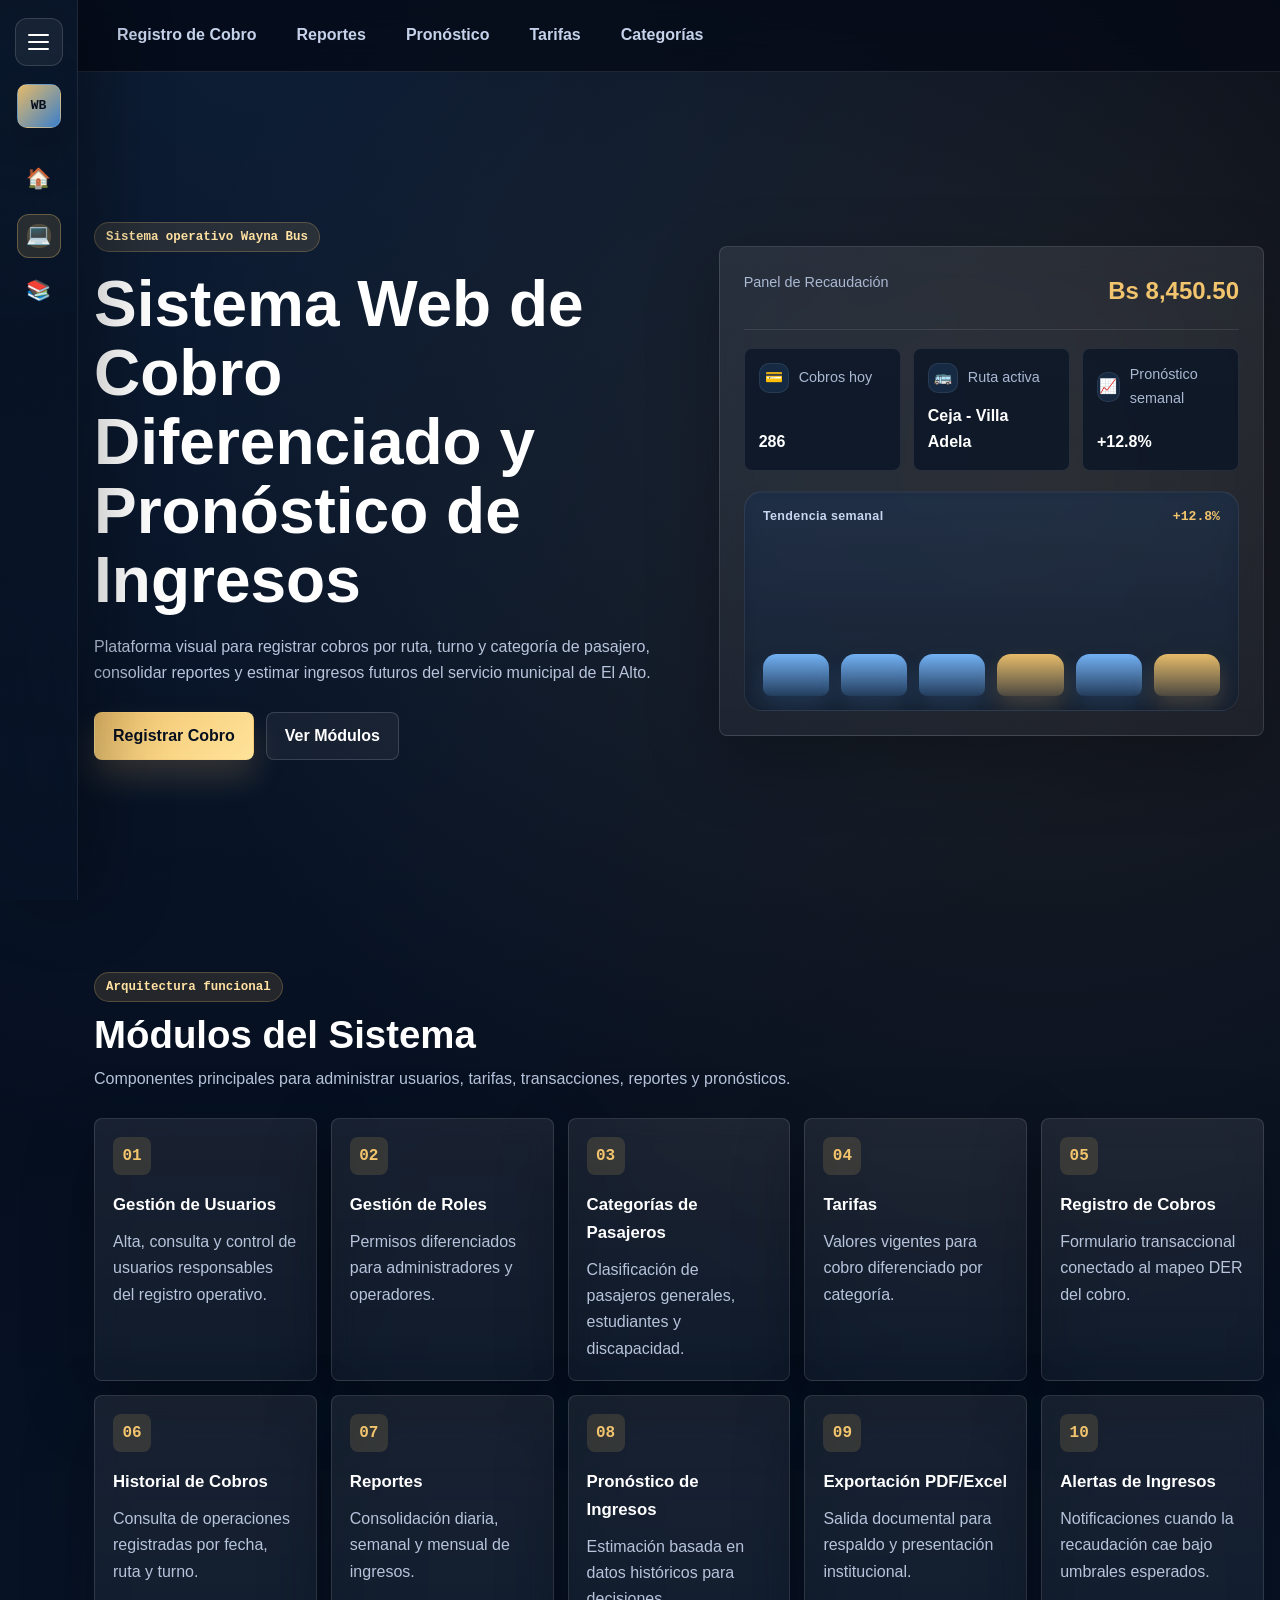
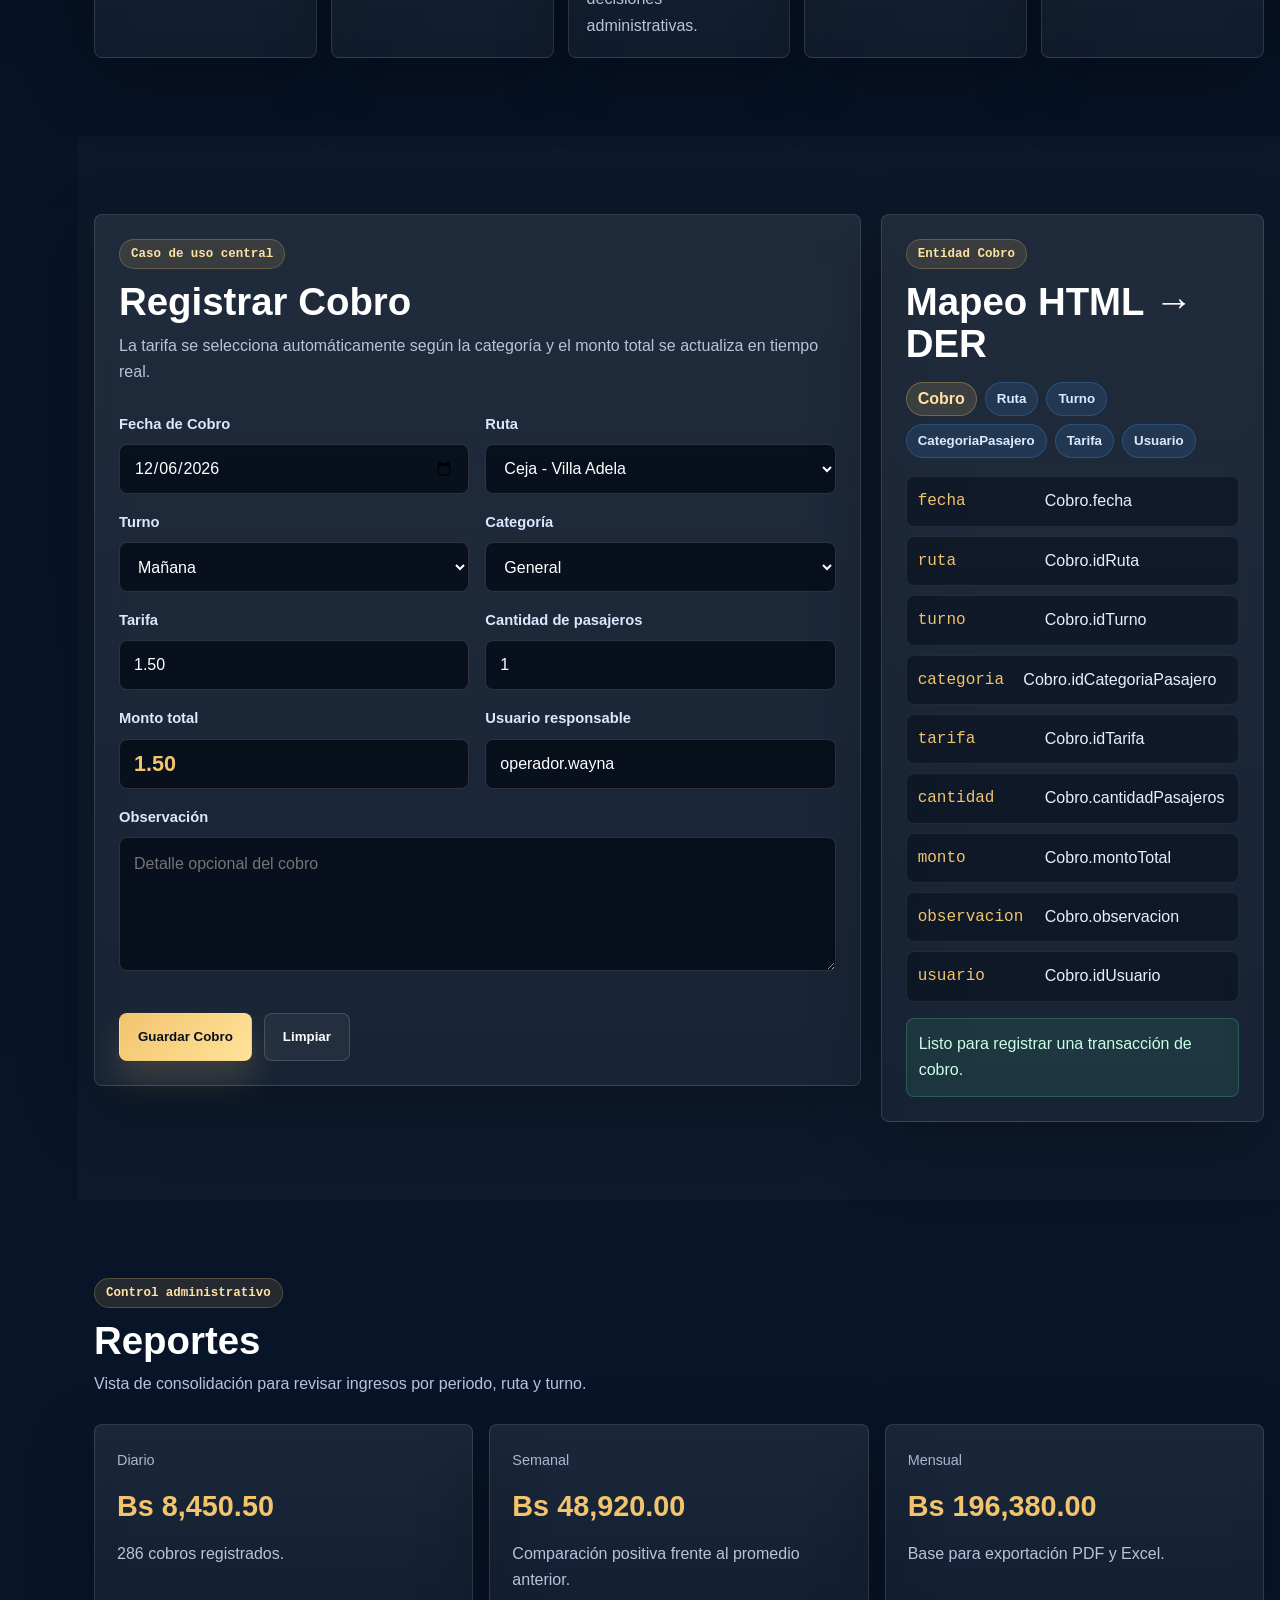
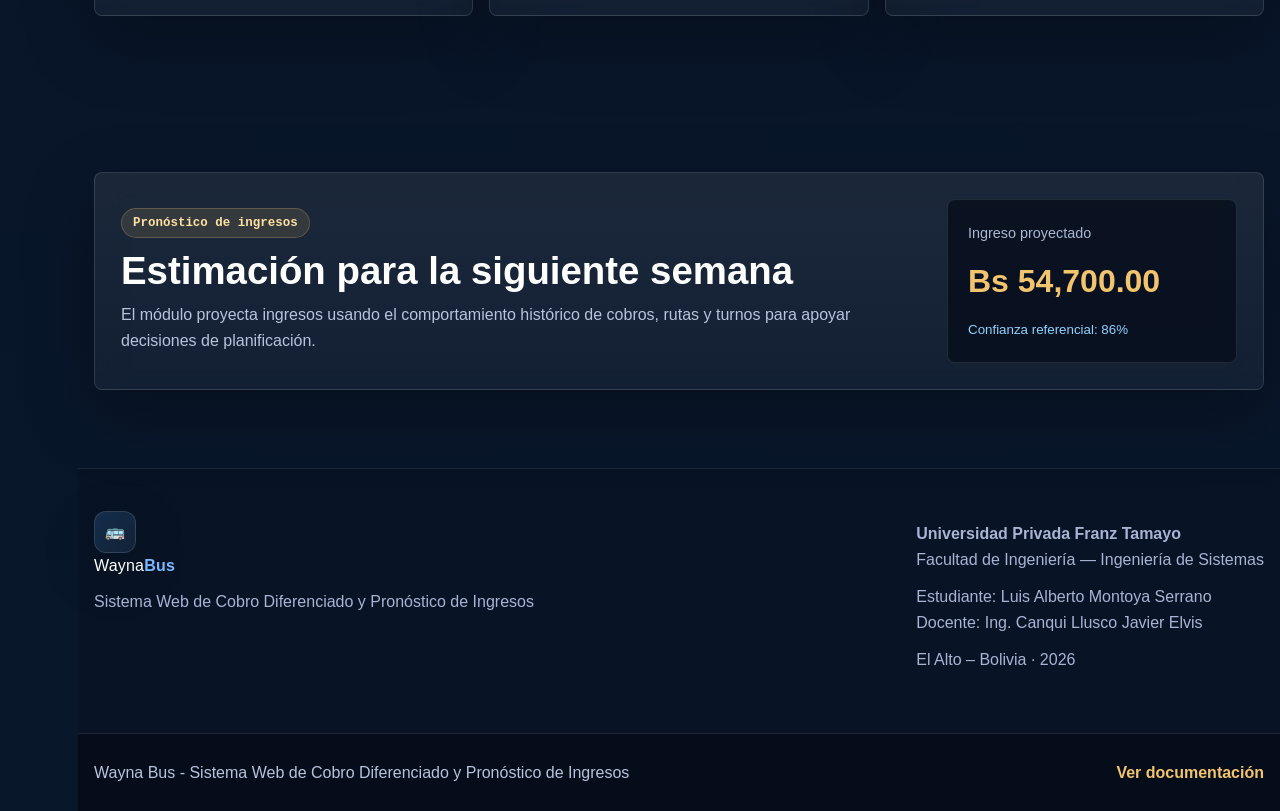
==== modulos/sistema.html @ d18d632b "Actualizacion de Wayna Bus" ====
<!DOCTYPE html>
<html lang="es">
<head>
  <meta charset="UTF-8" />
  <meta name="viewport" content="width=device-width, initial-scale=1.0" />
  <title>Sistema Wayna Bus | Cobro Diferenciado</title>
  <link rel="stylesheet" href="../assets/css/style.css" />
</head>
<body class="sys-page with-app-sidebar sidebar-collapsed">
  <header class="wb-navbar" id="navbar">
    <div class="wb-navbar__inner">
      <a class="wb-brand" href="../index.html">
        <span class="wb-brand__mark">WB</span>
        <span class="wb-brand__text">Wayna<strong>Bus</strong></span>
      </a>

      <nav class="wb-nav" id="mainNav">
        <ul class="wb-nav__list">
          <li><a href="../index.html">Inicio</a></li>
          <li><a href="sistema.html">Sistema</a></li>
          <li><a href="#modulos">M&oacute;dulos</a></li>
          <li><a href="#registro-cobro">Registro de Cobro</a></li>
          <li><a href="#reportes">Reportes</a></li>
          <li><a href="#pronostico">Pron&oacute;stico</a></li>
          <li><a href="documentacion.html">Documentaci&oacute;n</a></li>
        </ul>
      </nav>

      <button class="wb-menu-btn" id="hamburger" type="button" aria-label="Abrir menu">
        <span></span>
        <span></span>
        <span></span>
      </button>
    </div>
    <div class="wb-progress" id="progressBar"></div>
  </header>

  <main>
    <section class="sys-hero" id="inicio">
      <div class="sys-container sys-hero__grid">
        <div class="sys-hero__content wb-reveal">
          <span class="sys-kicker">Sistema operativo Wayna Bus</span>
          <h1>Sistema Web de Cobro Diferenciado y Pron&oacute;stico de Ingresos</h1>
          <p>Plataforma visual para registrar cobros por ruta, turno y categor&iacute;a de pasajero, consolidar reportes y estimar ingresos futuros del servicio municipal de El Alto.</p>
          <div class="sys-hero__actions">
            <a class="sys-btn sys-btn--primary" href="#registro-cobro">Registrar Cobro</a>
            <a class="sys-btn sys-btn--ghost" href="#modulos">Ver M&oacute;dulos</a>
          </div>
        </div>
        <div class="sys-console wb-reveal">
          <div class="sys-console__top">
            <span>Panel de Recaudaci&oacute;n</span>
            <strong>Bs 8,450.50</strong>
          </div>
<div class="sys-kpi-grid">
  <article>
    <div class="sys-kpi-head">
      <span class="sys-kpi-icon">💳</span>
      <span>Cobros hoy</span>
    </div>
    <strong>286</strong>
  </article>

  <article>
    <div class="sys-kpi-head">
      <span class="sys-kpi-icon">🚌</span>
      <span>Ruta activa</span>
    </div>
    <strong>Ceja - Villa Adela</strong>
  </article>

  <article>
    <div class="sys-kpi-head">
      <span class="sys-kpi-icon">📈</span>
      <span>Pronóstico semanal</span>
    </div>
    <strong>+12.8%</strong>
  </article>
</div>
          <div class="sys-mini-chart" aria-hidden="true">
            <span style="height:42%"></span>
            <span style="height:64%"></span>
            <span style="height:52%"></span>
            <span style="height:78%"></span>
            <span style="height:68%"></span>
            <span style="height:88%"></span>
          </div>
        </div>
      </div>
    </section>

    <section class="sys-section" id="modulos">
      <div class="sys-container">
        <div class="sys-section__head wb-reveal">
          <span class="sys-kicker">Arquitectura funcional</span>
          <h2>M&oacute;dulos del Sistema</h2>
          <p>Componentes principales para administrar usuarios, tarifas, transacciones, reportes y pron&oacute;sticos.</p>
        </div>

        <div class="sys-module-grid">
          <article class="sys-module-card wb-reveal"><span>01</span><h3>Gesti&oacute;n de Usuarios</h3><p>Alta, consulta y control de usuarios responsables del registro operativo.</p></article>
          <article class="sys-module-card wb-reveal"><span>02</span><h3>Gesti&oacute;n de Roles</h3><p>Permisos diferenciados para administradores y operadores.</p></article>
          <article class="sys-module-card wb-reveal"><span>03</span><h3>Categor&iacute;as de Pasajeros</h3><p>Clasificaci&oacute;n de pasajeros generales, estudiantes y discapacidad.</p></article>
          <article class="sys-module-card wb-reveal"><span>04</span><h3>Tarifas</h3><p>Valores vigentes para cobro diferenciado por categor&iacute;a.</p></article>
          <article class="sys-module-card wb-reveal"><span>05</span><h3>Registro de Cobros</h3><p>Formulario transaccional conectado al mapeo DER del cobro.</p></article>
          <article class="sys-module-card wb-reveal"><span>06</span><h3>Historial de Cobros</h3><p>Consulta de operaciones registradas por fecha, ruta y turno.</p></article>
          <article class="sys-module-card wb-reveal"><span>07</span><h3>Reportes</h3><p>Consolidaci&oacute;n diaria, semanal y mensual de ingresos.</p></article>
          <article class="sys-module-card wb-reveal"><span>08</span><h3>Pron&oacute;stico de Ingresos</h3><p>Estimaci&oacute;n basada en datos hist&oacute;ricos para decisiones administrativas.</p></article>
          <article class="sys-module-card wb-reveal"><span>09</span><h3>Exportaci&oacute;n PDF/Excel</h3><p>Salida documental para respaldo y presentaci&oacute;n institucional.</p></article>
          <article class="sys-module-card wb-reveal"><span>10</span><h3>Alertas de Ingresos</h3><p>Notificaciones cuando la recaudaci&oacute;n cae bajo umbrales esperados.</p></article>
        </div>
      </div>
    </section>

    <section class="sys-section sys-section--split" id="registro-cobro">
      <div class="sys-container sys-workspace">
        <div class="sys-form-panel wb-reveal">
          <div class="sys-section__head">
            <span class="sys-kicker">Caso de uso central</span>
            <h2>Registrar Cobro</h2>
            <p>La tarifa se selecciona autom&aacute;ticamente seg&uacute;n la categor&iacute;a y el monto total se actualiza en tiempo real.</p>
          </div>

          <form class="sys-payment-form" id="sysCobroForm">
            <div class="sys-field">
              <label for="fechaCobro">Fecha de Cobro</label>
              <input type="date" id="fechaCobro" name="fecha" required />
            </div>

            <div class="sys-field">
              <label for="rutaCobro">Ruta</label>
              <select id="rutaCobro" name="ruta" required>
                <option value="Ceja - Villa Adela">Ceja - Villa Adela</option>
                <option value="Faro Murillo - Rio Seco">Faro Murillo - R&iacute;o Seco</option>
                <option value="16 de Julio - Senkata">16 de Julio - Senkata</option>
              </select>
            </div>

            <div class="sys-field">
              <label for="turnoCobro">Turno</label>
              <select id="turnoCobro" name="turno" required>
                <option value="Manana">Ma&ntilde;ana</option>
                <option value="Tarde">Tarde</option>
                <option value="Noche">Noche</option>
              </select>
            </div>

            <div class="sys-field">
              <label for="categoriaCobro">Categor&iacute;a</label>
              <select id="categoriaCobro" name="categoria" required>
                <option value="General" data-tarifa="1.50">General</option>
                <option value="Estudiante" data-tarifa="1.00">Estudiante</option>
                <option value="Discapacidad" data-tarifa="0.00">Discapacidad</option>
              </select>
            </div>

            <div class="sys-field">
              <label for="tarifaCobro">Tarifa</label>
              <input type="number" id="tarifaCobro" name="tarifa" value="1.50" min="0" step="0.01" readonly />
            </div>

            <div class="sys-field">
              <label for="cantidadCobro">Cantidad de pasajeros</label>
              <input type="number" id="cantidadCobro" name="cantidad" value="1" min="0" step="1" required />
            </div>

            <div class="sys-field sys-field--total">
              <label for="montoCobro">Monto total</label>
              <input type="number" id="montoCobro" name="monto" value="1.50" min="0" step="0.01" readonly />
            </div>

            <div class="sys-field">
              <label for="usuarioCobro">Usuario responsable</label>
              <input type="text" id="usuarioCobro" name="usuario" value="operador.wayna" required />
            </div>

            <div class="sys-field sys-field--full">
              <label for="observacionCobro">Observaci&oacute;n</label>
              <textarea id="observacionCobro" name="observacion" rows="4" placeholder="Detalle opcional del cobro"></textarea>
            </div>

            <div class="sys-form-actions">
              <button class="sys-btn sys-btn--primary" type="submit">Guardar Cobro</button>
              <button class="sys-btn sys-btn--ghost" type="reset">Limpiar</button>
            </div>
          </form>
        </div>

        <aside class="sys-der-card wb-reveal">
          <span class="sys-kicker">Entidad Cobro</span>
          <h2>Mapeo HTML &rarr; DER</h2>
          <div class="sys-der-relations">
            <span>Cobro</span>
            <small>Ruta</small>
            <small>Turno</small>
            <small>CategoriaPasajero</small>
            <small>Tarifa</small>
            <small>Usuario</small>
          </div>
          <dl class="sys-map-list">
            <div><dt>fecha</dt><dd>Cobro.fecha</dd></div>
            <div><dt>ruta</dt><dd>Cobro.idRuta</dd></div>
            <div><dt>turno</dt><dd>Cobro.idTurno</dd></div>
            <div><dt>categoria</dt><dd>Cobro.idCategoriaPasajero</dd></div>
            <div><dt>tarifa</dt><dd>Cobro.idTarifa</dd></div>
            <div><dt>cantidad</dt><dd>Cobro.cantidadPasajeros</dd></div>
            <div><dt>monto</dt><dd>Cobro.montoTotal</dd></div>
            <div><dt>observacion</dt><dd>Cobro.observacion</dd></div>
            <div><dt>usuario</dt><dd>Cobro.idUsuario</dd></div>
          </dl>
          <p class="sys-form-note" id="sysCobroMensaje">Listo para registrar una transacci&oacute;n de cobro.</p>
        </aside>
      </div>
    </section>

    <section class="sys-section" id="reportes">
      <div class="sys-container">
        <div class="sys-section__head wb-reveal">
          <span class="sys-kicker">Control administrativo</span>
          <h2>Reportes</h2>
          <p>Vista de consolidaci&oacute;n para revisar ingresos por periodo, ruta y turno.</p>
        </div>
        <div class="sys-report-grid">
          <article class="sys-report-card wb-reveal"><span>Diario</span><strong>Bs 8,450.50</strong><p>286 cobros registrados.</p></article>
          <article class="sys-report-card wb-reveal"><span>Semanal</span><strong>Bs 48,920.00</strong><p>Comparaci&oacute;n positiva frente al promedio anterior.</p></article>
          <article class="sys-report-card wb-reveal"><span>Mensual</span><strong>Bs 196,380.00</strong><p>Base para exportaci&oacute;n PDF y Excel.</p></article>
        </div>
      </div>
    </section>

    <section class="sys-section" id="pronostico">
      <div class="sys-container sys-forecast wb-reveal">
        <div>
          <span class="sys-kicker">Pron&oacute;stico de ingresos</span>
          <h2>Estimaci&oacute;n para la siguiente semana</h2>
          <p>El m&oacute;dulo proyecta ingresos usando el comportamiento hist&oacute;rico de cobros, rutas y turnos para apoyar decisiones de planificaci&oacute;n.</p>
        </div>
        <div class="sys-forecast__value">
          <span>Ingreso proyectado</span>
          <strong>Bs 54,700.00</strong>
          <small>Confianza referencial: 86%</small>
        </div>
      </div>
    </section>
  </main>
  <footer class="footer">
  <div class="container footer__inner">
    <div class="footer__brand">
      <span class="logo-icon">🚌</span>
      <span class="logo-text">Wayna<strong>Bus</strong></span>
      <p>Sistema Web de Cobro Diferenciado y Pronóstico de Ingresos</p>
    </div>
    <div class="footer__info">
      <p><strong>Universidad Privada Franz Tamayo</strong><br>
      Facultad de Ingeniería — Ingeniería de Sistemas</p>
      <p>Estudiante: Luis Alberto Montoya Serrano<br>
      Docente: Ing. Canqui Llusco Javier Elvis</p>
      <p>El Alto – Bolivia · 2026</p>
    </div>
  </div>
</footer>

  <footer class="wb-footer">
    <div class="sys-container wb-footer__inner">
      <p>Wayna Bus - Sistema Web de Cobro Diferenciado y Pron&oacute;stico de Ingresos</p>
      <a href="documentacion.html">Ver documentaci&oacute;n</a>
    </div>
  </footer>

  <script src="../assets/js/main.js"></script>
</body>
</html>
---- assets/css/style.css ----
:root{
  --bg:#06101f;
  --bg-soft:#0b1830;
  --panel:#0f1f3d;
  --panel-2:#13284e;
  --line:rgba(255,255,255,.10);
  --line-strong:rgba(255,255,255,.18);
  --text:#e9eefb;
  --muted:#a8b4d3;
  --primary:#4da3ff;
  --primary-2:#78b9ff;
  --accent:#8fd3ff;
  --gold:#f2c46d;
  --danger:#ff7b7b;
  --success:#53d49d;
  --shadow:0 18px 50px rgba(0,0,0,.28);
  --radius:20px;
  --radius-sm:14px;
  --container:1180px;
  --nav-h:84px;
  --mono:"JetBrains Mono", monospace;
  --body:"DM Sans", sans-serif;
  --title:"Montserrat", sans-serif;
}

*{
  margin:0;
  padding:0;
  box-sizing:border-box;
}

html{
  scroll-behavior:smooth;
}

body{
  font-family:var(--body);
  background:
    radial-gradient(circle at 10% 20%, rgba(77,163,255,.08), transparent 25%),
    radial-gradient(circle at 90% 15%, rgba(143,211,255,.07), transparent 20%),
    linear-gradient(180deg,#050b16 0%, #071225 50%, #091a34 100%);
  color:var(--text);
  line-height:1.65;
  overflow-x:hidden;
}

img,svg{
  max-width:100%;
  display:block;
}

a{
  color:inherit;
  text-decoration:none;
}

ul{
  list-style:none;
}

.container{
  width:min(var(--container), calc(100% - 32px));
  margin-inline:auto;
}

.navbar{
  position:sticky;
  top:0;
  z-index:999;
  backdrop-filter:blur(16px);
  background:rgba(4,10,20,.78);
  border-bottom:1px solid rgba(255,255,255,.08);
}

.navbar.scrolled{
  box-shadow:0 12px 30px rgba(0,0,0,.18);
}

.navbar__inner{
  min-height:var(--nav-h);
  display:flex;
  align-items:center;
  justify-content:space-between;
  gap:20px;
}

.navbar__logo{
  display:flex;
  align-items:center;
  gap:10px;
  font-weight:700;
  font-size:1.05rem;
  white-space:nowrap;
}

.logo-icon{
  width:42px;
  height:42px;
  display:grid;
  place-items:center;
  border-radius:12px;
  background:linear-gradient(135deg, rgba(77,163,255,.18), rgba(143,211,255,.08));
  border:1px solid rgba(255,255,255,.12);
  box-shadow:var(--shadow);
}

.logo-text{
  color:#fff;
  font-family:var(--title);
  letter-spacing:.2px;
}

.logo-text strong{
  color:var(--primary-2);
}

.navbar__nav{
  display:flex;
  align-items:center;
}

.nav-list{
  display:flex;
  align-items:center;
  gap:8px;
}

.nav-item{
  position:relative;
}

.nav-link{
  display:flex;
  align-items:center;
  gap:6px;
  padding:12px 14px;
  border-radius:12px;
  color:var(--muted);
  font-weight:500;
  transition:.25s ease;
}

.nav-link:hover{
  color:#fff;
  background:rgba(255,255,255,.05);
}

/* IMPORTANTE: quitamos el hueco entre botón y dropdown */
.sub-menu{
  position:absolute;
  top:100%;
  left:0;
  min-width:240px;
  margin-top:0;
  padding:12px;
  background:rgba(9,20,40,.98);
  border:1px solid var(--line);
  border-radius:16px;
  box-shadow:var(--shadow);
  display:block;

  opacity:0;
  visibility:hidden;
  transform:translateY(8px);
  pointer-events:none;
  transition:opacity .22s ease, transform .22s ease, visibility .22s ease;
  z-index:1000;
}

/* zona invisible para unir el link con el submenu */
.nav-item.has-sub::after{
  content:"";
  position:absolute;
  left:0;
  top:100%;
  width:100%;
  height:14px;
}

/* se mantiene abierto si estás sobre el li o sobre algo dentro */
.nav-item.has-sub:hover > .sub-menu,
.nav-item.has-sub:focus-within > .sub-menu{
  opacity:1;
  visibility:visible;
  transform:translateY(0);
  pointer-events:auto;
}

.sub-menu li a{
  display:block;
  padding:10px 12px;
  border-radius:10px;
  color:var(--muted);
  transition:.25s ease;
  white-space:nowrap;
}

.sub-menu li a:hover{
  background:rgba(255,255,255,.05);
  color:#fff;
}

.has-sub:hover .sub-menu{
  display:block;
}

.hamburger{
  display:none;
  width:48px;
  height:48px;
  border:1px solid var(--line);
  border-radius:14px;
  background:rgba(255,255,255,.04);
  align-items:center;
  justify-content:center;
  flex-direction:column;
  gap:5px;
  cursor:pointer;
}

.hamburger span{
  width:20px;
  height:2px;
  background:#fff;
  border-radius:999px;
}

.progress-bar{
  height:3px;
  width:0%;
  background:linear-gradient(90deg, var(--primary), var(--accent));
}

.hero{
  position:relative;
  min-height:100vh;
  display:flex;
  align-items:center;
  padding:calc(var(--nav-h) + 40px) 0 80px;
  isolation:isolate;
}

.hero__bg{
  position:absolute;
  inset:0;
  overflow:hidden;
  z-index:-1;
}

.hero__grid{
  position:absolute;
  inset:0;
  background-image:
    linear-gradient(rgba(255,255,255,.03) 1px, transparent 1px),
    linear-gradient(90deg, rgba(255,255,255,.03) 1px, transparent 1px);
  background-size:42px 42px;
  mask-image:linear-gradient(to bottom, rgba(0,0,0,.8), transparent 95%);
}

.hero__orb{
  position:absolute;
  border-radius:999px;
  filter:blur(70px);
  opacity:.35;
}

.hero__orb--1{
  width:260px;
  height:260px;
  background:#145dba;
  top:8%;
  left:4%;
}

.hero__orb--2{
  width:300px;
  height:300px;
  background:#0b9ad6;
  right:6%;
  top:18%;
}

.hero__orb--3{
  width:220px;
  height:220px;
  background:#223e90;
  bottom:10%;
  left:45%;
}

.hero__content{
  width:100%;
  max-width:860px;
}

.hero__badge{
  display:inline-flex;
  align-items:center;
  gap:10px;
  padding:10px 16px;
  border-radius:999px;
  border:1px solid rgba(255,255,255,.1);
  background:rgba(255,255,255,.05);
  color:var(--muted);
  margin-bottom:22px;
}

.badge-dot{
  width:10px;
  height:10px;
  border-radius:50%;
  background:var(--success);
  box-shadow:0 0 0 6px rgba(83,212,157,.12);
}

.hero__title{
  font-family:var(--title);
  font-size:clamp(2.4rem, 5vw, 4.8rem);
  line-height:1.08;
  letter-spacing:-.03em;
  margin-bottom:18px;
  color:#fff;
}

.hero__title em{
  font-style:italic;
  color:#dce8ff;
}

.hero__sub{
  font-size:clamp(1rem, 2vw, 1.25rem);
  color:var(--muted);
  margin-bottom:28px;
}

.hero__meta{
  display:grid;
  grid-template-columns:repeat(3, 1fr);
  gap:16px;
  margin-bottom:28px;
}

.meta-card{
  background:rgba(255,255,255,.05);
  border:1px solid var(--line);
  border-radius:18px;
  padding:18px;
  box-shadow:var(--shadow);
}

.meta-label{
  display:block;
  font-size:.78rem;
  text-transform:uppercase;
  letter-spacing:.08em;
  color:var(--accent);
  margin-bottom:8px;
}

.meta-value{
  color:#fff;
  font-weight:600;
}

.hero__ctas{
  display:flex;
  flex-wrap:wrap;
  gap:14px;
  margin-bottom:34px;
}

.btn{
  display:inline-flex;
  align-items:center;
  justify-content:center;
  min-height:48px;
  padding:0 22px;
  border-radius:14px;
  font-weight:700;
  transition:.28s ease;
  border:1px solid transparent;
}

.btn--primary{
  background:linear-gradient(135deg, var(--primary), var(--primary-2));
  color:#08111d;
}

.btn--primary:hover{
  transform:translateY(-2px);
  box-shadow:0 14px 30px rgba(77,163,255,.25);
}

.btn--ghost{
  border-color:var(--line-strong);
  background:rgba(255,255,255,.04);
  color:#fff;
}

.btn--ghost:hover{
  background:rgba(255,255,255,.08);
}

.hero__stats{
  display:grid;
  grid-template-columns:repeat(4, 1fr);
  gap:16px;
}

.stat{
  padding:18px;
  border-radius:18px;
  background:rgba(255,255,255,.04);
  border:1px solid var(--line);
  text-align:left;
}

.stat-num{
  display:block;
  font-family:var(--mono);
  color:var(--gold);
  font-size:1.65rem;
  font-weight:700;
  margin-bottom:6px;
}

.stat-label{
  color:var(--muted);
  font-size:.95rem;
}

.scroll-indicator{
  position:absolute;
  right:32px;
  bottom:36px;
  display:flex;
  flex-direction:column;
  align-items:center;
  gap:6px;
  color:var(--muted);
  font-size:.92rem;
  opacity:.85;
}

.scroll-arrow{
  animation:floatY 1.4s ease-in-out infinite;
}

@keyframes floatY{
  0%,100%{transform:translateY(0)}
  50%{transform:translateY(6px)}
}

.chapter-tabs{
  position:sticky;
  top:var(--nav-h);
  z-index:900;
  background:rgba(7,17,33,.92);
  backdrop-filter:blur(12px);
  border-top:1px solid rgba(255,255,255,.04);
  border-bottom:1px solid rgba(255,255,255,.08);
}

.chapter-tabs .container{
  display:flex;
  gap:10px;
  overflow:auto;
  padding:14px 0;
}

.tab-btn{
  display:flex;
  align-items:center;
  gap:12px;
  min-width:max-content;
  padding:12px 16px;
  border-radius:14px;
  border:1px solid transparent;
  background:rgba(255,255,255,.03);
  color:var(--muted);
  transition:.25s ease;
}

.tab-btn.active,
.tab-btn:hover{
  color:#fff;
  border-color:rgba(77,163,255,.28);
  background:rgba(77,163,255,.12);
}

.tab-num{
  font-family:var(--mono);
  color:var(--accent);
  font-size:.9rem;
}

.chapter{
  padding:0 0 20px;
}

.chapter-header{
  padding:84px 0 34px;
  background:
    linear-gradient(180deg, rgba(77,163,255,.08), rgba(77,163,255,0)),
    transparent;
}

.chapter-tag{
  display:inline-flex;
  margin-bottom:14px;
  padding:8px 14px;
  border-radius:999px;
  background:rgba(255,255,255,.05);
  border:1px solid var(--line);
  color:var(--accent);
  font-size:.9rem;
  font-weight:700;
}

.chapter-title{
  font-family:var(--title);
  font-size:clamp(2rem, 4vw, 3rem);
  color:#fff;
  margin-bottom:10px;
}

.chapter-desc{
  max-width:820px;
  color:var(--muted);
  font-size:1.06rem;
}

.section{
  padding:42px 0;
}

.section--alt{
  background:rgba(255,255,255,.025);
}

.section-header{
  margin-bottom:24px;
}

.section-tag{
  display:inline-block;
  font-family:var(--mono);
  color:var(--gold);
  margin-bottom:10px;
}

.section-title{
  font-family:var(--title);
  font-size:clamp(1.6rem, 3vw, 2.3rem);
  color:#fff;
}

.section-intro{
  margin-bottom:24px;
  color:var(--muted);
}

.two-col,
.objectives-layout,
.scope-layout,
.system-type-cards,
.problem-grid,
.scrum-roles,
.theory-grid,
.rules-grid,
.profiles-layout{
  display:grid;
  gap:20px;
}

.two-col,
.objectives-layout,
.scope-layout{
  grid-template-columns:1.2fr .95fr;
}

.system-type-cards,
.problem-grid,
.scrum-roles,
.theory-grid,
.rules-grid,
.profiles-layout{
  grid-template-columns:repeat(3, 1fr);
}

.col-text p,
.obj-general p,
.scrum-intro,
.problem-question blockquote,
.uc-detail-grid div,
.pc-perms li,
.gloss-def,
.rule-card p,
.theory-card p,
.sys-card p{
  color:var(--muted);
}

.col-text p + p{
  margin-top:14px;
}

.info-card,
.problem-item,
.sys-card,
.theory-card,
.rule-card,
.profile-card,
.req-tabs,
.fare-info,
.scope-includes,
.scope-excludes,
.obj-general,
.obj-item,
.scrum-role,
.scrum-section,
.der-panel,
.uc-panel,
.arch-layer,
.wf-panel,
.bib-item{
  background:linear-gradient(180deg, rgba(255,255,255,.05), rgba(255,255,255,.035));
  border:1px solid var(--line);
  border-radius:20px;
  box-shadow:var(--shadow);
}

.info-card,
.problem-item,
.sys-card,
.theory-card,
.rule-card,
.profile-card,
.scrum-role{
  padding:22px;
}

.info-card{
  display:flex;
  gap:16px;
  align-items:flex-start;
  margin-bottom:16px;
}

.info-card--highlight{
  border-color:rgba(77,163,255,.32);
}

.ic-icon,
.sys-card__icon,
.tc-icon,
.sr-avatar,
.pc-avatar{
  width:52px;
  height:52px;
  border-radius:16px;
  display:grid;
  place-items:center;
  background:rgba(77,163,255,.12);
  border:1px solid rgba(255,255,255,.1);
  flex-shrink:0;
}

.problem-question{
  margin-bottom:22px;
  padding:24px;
  border-radius:20px;
  background:rgba(77,163,255,.08);
  border:1px solid rgba(77,163,255,.18);
}

.pq-label{
  display:block;
  font-size:.85rem;
  text-transform:uppercase;
  letter-spacing:.08em;
  color:var(--accent);
  margin-bottom:10px;
}

.problem-question blockquote{
  font-size:1.08rem;
  color:#eff5ff;
}

.problem-item::before{
  content:attr(data-icon);
  display:block;
  font-size:1.4rem;
  margin-bottom:10px;
}

.problem-item h4,
.sys-card h4,
.theory-card h4,
.rule-card h5,
.profile-card h4,
.scrum-role h5,
.scope-title,
.scrum-section__title,
.fare-info__title{
  color:#fff;
  margin-bottom:8px;
}

.obj-general,
.scope-includes,
.scope-excludes{
  padding:24px;
}

.obj-general__label,
.obj-specifics__label{
  color:var(--accent);
  font-weight:700;
  margin-bottom:10px;
}

.obj-list{
  display:grid;
  gap:16px;
}

.obj-item{
  display:flex;
  gap:16px;
  padding:18px;
}

.obj-num{
  min-width:58px;
  height:58px;
  border-radius:16px;
  display:grid;
  place-items:center;
  font-family:var(--mono);
  color:#fff;
  background:linear-gradient(135deg, var(--primary), #214f9f);
  font-weight:700;
}

.scope-list{
  display:grid;
  gap:10px;
  color:var(--muted);
  padding-left:0;
}

.scope-list li{
  position:relative;
  padding-left:18px;
}

.scope-list li::before{
  content:"•";
  position:absolute;
  left:0;
  color:var(--accent);
}

.fare-info{
  margin-top:24px;
  padding:24px;
}

.fare-table{
  display:grid;
  gap:10px;
}

.fare-row{
  display:grid;
  grid-template-columns:1.4fr .8fr 1fr;
  gap:14px;
  padding:14px 16px;
  border-radius:14px;
  background:rgba(255,255,255,.035);
  color:var(--muted);
}

.fare-row--header{
  font-weight:700;
  color:#fff;
  background:rgba(77,163,255,.1);
}

.fare-amount{
  color:#fff;
  font-weight:700;
}

.fare-amount--reduced{
  color:var(--gold);
}

.fare-amount--free{
  color:var(--success);
}

.scrum-section{
  margin-top:22px;
  padding:24px;
}

.sprint-cycle{
  display:grid;
  gap:16px;
}

.sprint-phase{
  display:grid;
  grid-template-columns:30px 1fr;
  gap:16px;
  align-items:start;
}

.sp-dot{
  width:16px;
  height:16px;
  margin-top:6px;
  border-radius:50%;
  background:var(--primary);
  box-shadow:0 0 0 8px rgba(77,163,255,.12);
}

.sp-content h5{
  color:#fff;
  margin-bottom:6px;
}

.tc-tags,
.al-badges,
.al-modules,
.pc-perms,
.rtm-btns,
.der-entities,
.uc-carousel__btns,
.wf-tab-btns{
  display:flex;
  flex-wrap:wrap;
  gap:10px;
}

.tc-tags span,
.tech-badge,
.sys-badge,
.mc-badge,
.rule-code,
.req-code,
.mct-code,
.rtm-oe{
  display:inline-flex;
  align-items:center;
  justify-content:center;
  padding:7px 12px;
  border-radius:999px;
  font-size:.82rem;
  font-weight:700;
}

.tc-tags span,
.tech-badge{
  background:rgba(255,255,255,.06);
  border:1px solid var(--line);
  color:var(--accent);
}

.sys-badge{
  background:rgba(77,163,255,.12);
  color:#d9ebff;
  margin-top:12px;
}

.glossary-search{
  margin-bottom:18px;
}

.search-input{
  width:100%;
  min-height:54px;
  background:rgba(255,255,255,.05);
  border:1px solid var(--line);
  border-radius:16px;
  padding:0 18px;
  color:#fff;
  outline:none;
}

.search-input::placeholder{
  color:var(--muted);
}

.glossary-grid{
  display:grid;
  grid-template-columns:repeat(2, 1fr);
  gap:18px;
}

.gloss-item{
  padding:20px;
  border-radius:18px;
  background:rgba(255,255,255,.045);
  border:1px solid var(--line);
}

.gloss-term{
  display:block;
  color:#fff;
  font-weight:700;
  margin-bottom:8px;
}

.req-tabs,
.der-explorer,
.uc-carousel,
.wireframe-tabs{
  padding:22px;
}

.req-tab-btns{
  display:flex;
  flex-wrap:wrap;
  gap:10px;
  margin-bottom:18px;
}

.req-tab-btn,
.rtm-btn,
.der-btn,
.uc-btn,
.wf-btn{
  border:none;
  cursor:pointer;
  background:rgba(255,255,255,.05);
  border:1px solid var(--line);
  color:var(--muted);
  padding:12px 16px;
  border-radius:14px;
  font-weight:700;
  transition:.25s ease;
}

.req-tab-btn.active,
.rtm-btn.active,
.der-btn.active,
.uc-btn.active,
.wf-btn.active,
.req-tab-btn:hover,
.rtm-btn:hover,
.der-btn:hover,
.uc-btn:hover,
.wf-btn:hover{
  background:rgba(77,163,255,.14);
  border-color:rgba(77,163,255,.35);
  color:#fff;
}

.req-tab-content,
.uc-panel,
.wf-panel{
  display:none;
}

.req-tab-content.active,
.uc-panel.active,
.wf-panel.active{
  display:block;
}

.req-list{
  display:grid;
  gap:14px;
}

.req-item{
  display:grid;
  grid-template-columns:100px 1fr;
  gap:16px;
  padding:18px;
  border-radius:18px;
  background:rgba(255,255,255,.04);
  border:1px solid var(--line);
}

.req-code{
  background:rgba(77,163,255,.15);
  color:#dcecff;
  align-self:start;
}

.req-code--rnf{
  background:rgba(242,196,109,.12);
  color:#ffe8a9;
}

.req-body strong{
  color:#fff;
  display:block;
  margin-bottom:6px;
}

.moscow-legend{
  display:flex;
  flex-wrap:wrap;
  gap:10px 16px;
  align-items:center;
  color:var(--muted);
  margin-bottom:20px;
}

.mc-must{ background:#3b82f622; color:#cfe3ff; }
.mc-should{ background:#f2c46d22; color:#ffe4a1; }
.mc-could{ background:#53d49d22; color:#cbffe8; }
.mc-wont{ background:#ff7b7b22; color:#ffd2d2; }

.moscow-table,
.rtm-table{
  display:grid;
  gap:10px;
}

.mct-header,
.mct-row,
.rtm-header,
.rtm-row{
  display:grid;
  gap:14px;
  padding:16px;
  border-radius:16px;
  border:1px solid var(--line);
  background:rgba(255,255,255,.04);
}

.mct-header,
.rtm-header{
  font-weight:700;
  color:#fff;
  background:rgba(77,163,255,.09);
}

.mct-header,
.mct-row{
  grid-template-columns:.7fr 1.5fr .8fr 1.5fr;
}

.rtm-header,
.rtm-row{
  grid-template-columns:.6fr 1.2fr 1.2fr 1.4fr;
}

.der-explorer{
  display:grid;
  grid-template-columns:260px 1fr;
  gap:20px;
}

.der-entities{
  align-content:start;
}

.der-btn{
  width:100%;
  text-align:left;
}

.der-panel{
  min-height:280px;
  padding:24px;
}

.der-panel h4{
  color:#fff;
  margin-bottom:12px;
}

.der-panel p{
  color:var(--muted);
  margin-bottom:10px;
}

.der-panel ul{
  display:grid;
  gap:8px;
  color:var(--muted);
  padding-left:18px;
  list-style:disc;
}

.uc-carousel__btns{
  margin-bottom:18px;
}

.uc-btn small{
  opacity:.8;
}

.uc-diagram{
  background:#081325;
  border:1px solid var(--line);
  border-radius:18px;
  padding:18px;
  overflow:auto;
}

.uc-details{
  margin-top:18px;
  padding:18px;
  border-radius:16px;
  background:rgba(255,255,255,.04);
  border:1px solid var(--line);
}

.uc-details h4{
  color:#fff;
  margin-bottom:12px;
}

.uc-detail-grid{
  display:grid;
  grid-template-columns:1fr 1fr;
  gap:12px 20px;
}

.arch-layers{
  display:grid;
  gap:18px;
}

.arch-layer{
  padding:24px;
}

.al-header{
  display:grid;
  grid-template-columns:auto 1fr;
  gap:18px;
  align-items:start;
}

.al-num{
  width:52px;
  height:52px;
  border-radius:16px;
  display:grid;
  place-items:center;
  font-weight:800;
  background:linear-gradient(135deg, var(--primary), #214f9f);
  color:#fff;
  font-family:var(--mono);
}

.al-header strong{
  color:#fff;
  display:block;
  margin-bottom:4px;
}

.al-header p{
  color:var(--muted);
  margin-bottom:12px;
}

.arch-arrow,
.pipe-arrow{
  color:var(--accent);
  text-align:center;
  font-family:var(--mono);
}

.al-pipeline{
  display:flex;
  flex-wrap:wrap;
  gap:10px;
  align-items:center;
}

.pipe-step{
  padding:12px 14px;
  border-radius:14px;
  background:rgba(255,255,255,.04);
  border:1px solid var(--line);
  color:#dfe9ff;
}

.ps-num{
  color:var(--gold);
  font-weight:700;
  margin-right:8px;
}

.profile-card{
  padding:24px;
}

.pc-header{
  display:flex;
  align-items:center;
  gap:16px;
  margin-bottom:14px;
}

.pc-perms{
  display:grid;
  gap:10px;
}

.pc-perms li{
  padding-left:18px;
  position:relative;
}

.pc-perms li::before{
  content:"•";
  position:absolute;
  left:0;
  color:var(--accent);
}

.wf-panels{
  margin-top:18px;
}

.wireframe-mock{
  background:#edf2f7;
  color:#1a202c;
  border-radius:18px;
  overflow:hidden;
  padding:18px;
}

.bibliography .bib-list{
  display:grid;
  gap:14px;
}

.bib-item{
  padding:18px;
  display:grid;
  grid-template-columns:70px 1fr;
  gap:16px;
}

.bib-num{
  width:48px;
  height:48px;
  display:grid;
  place-items:center;
  border-radius:14px;
  background:rgba(77,163,255,.12);
  color:#fff;
  font-family:var(--mono);
  font-weight:700;
}

.bib-content{
  color:var(--muted);
}

.bib-content strong,
.bib-content em,
.bib-content a{
  color:#fff;
}

.footer{
  padding:42px 0 60px;
  border-top:1px solid rgba(255,255,255,.08);
  background:rgba(0,0,0,.12);
}

.footer__inner{
  display:flex;
  justify-content:space-between;
  gap:20px;
  flex-wrap:wrap;
}

.footer__brand p,
.footer__info p{
  color:var(--muted);
  margin-top:10px;
}

.reveal{
  opacity:0;
  transform:translateY(30px);
  transition:opacity .7s ease, transform .7s ease;
}

.reveal.visible{
  opacity:1;
  transform:translateY(0);
}

.reveal--delay-1{ transition-delay:.08s; }
.reveal--delay-2{ transition-delay:.16s; }
.reveal--delay-3{ transition-delay:.24s; }
.reveal--delay-4{ transition-delay:.32s; }
.reveal--delay-5{ transition-delay:.40s; }

.hidden{
  display:none !important;
}

@media (max-width: 1100px){
  .hero__meta,
  .hero__stats,
  .system-type-cards,
  .problem-grid,
  .scrum-roles,
  .theory-grid,
  .rules-grid,
  .profiles-layout{
    grid-template-columns:repeat(2,1fr);
  }

  .two-col,
  .objectives-layout,
  .scope-layout,
  .der-explorer{
    grid-template-columns:1fr;
  }

  .mct-header,
  .mct-row,
  .rtm-header,
  .rtm-row,
  .uc-detail-grid{
    grid-template-columns:1fr 1fr;
  }
}
/* =========================
   WIREFRAMES / DISEÑO UX
========================= */
.wireframe-tabs{
  margin-top: 28px;
}

.wf-tab-btns{
  display:flex;
  flex-wrap:wrap;
  gap:12px;
  margin-bottom:22px;
}

.wf-btn{
  border:1px solid rgba(255,255,255,.08);
  background:rgba(255,255,255,.04);
  color:var(--muted);
  padding:12px 18px;
  border-radius:14px;
  font-weight:700;
  font-size:.95rem;
  cursor:pointer;
  transition:.25s ease;
  backdrop-filter: blur(10px);
}

.wf-btn:hover{
  color:#fff;
  border-color:rgba(79,209,197,.35);
  background:rgba(79,209,197,.08);
  transform:translateY(-1px);
}

.wf-btn.active{
  color:#fff;
  background:linear-gradient(135deg, rgba(59,130,246,.22), rgba(79,209,197,.18));
  border-color:rgba(79,209,197,.45);
  box-shadow:0 10px 30px rgba(0,0,0,.22);
}

.wf-panels{
  position:relative;
}

.wf-panel{
  display:none;
  animation:fadeWire .35s ease;
}

.wf-panel.active{
  display:block;
}

@keyframes fadeWire{
  from{
    opacity:0;
    transform:translateY(10px);
  }
  to{
    opacity:1;
    transform:translateY(0);
  }
}

.wireframe-mock{
  background:linear-gradient(180deg, rgba(255,255,255,.09), rgba(255,255,255,.04));
  border:1px solid rgba(255,255,255,.08);
  border-radius:28px;
  padding:18px;
  box-shadow:0 24px 60px rgba(0,0,0,.28);
  backdrop-filter: blur(12px);
}

.wm-header,
.wm-nav{
  display:flex;
  align-items:center;
  justify-content:space-between;
  gap:12px;
  padding:14px 18px;
  border:1px solid rgba(255,255,255,.08);
  border-radius:18px;
  background:rgba(7,17,34,.72);
  color:#eaf2ff;
  margin-bottom:16px;
  font-weight:700;
}

.wm-body,
.wm-dashboard,
.wm-form,
.wm-trace{
  background:#f8fafc;
  color:#1e293b;
  border-radius:22px;
}

.wireframe-login .wm-body{
  display:grid;
  grid-template-columns:1.1fr .85fr;
  gap:18px;
  padding:18px;
}

.wm-form,
.wm-trace,
.wm-main,
.wm-sidebar,
.wm-kpi,
.wm-last{
  border:1px solid #dbe3ee;
  box-shadow:0 10px 25px rgba(15,23,42,.06);
}

.wm-form{
  padding:18px;
}

.wm-title,
.wm-section-title,
.wm-panel-title{
  font-weight:800;
  color:#0f172a;
  margin-bottom:14px;
  font-size:1.05rem;
}

.wm-error{
  background:#fff1f2;
  color:#b91c1c;
  border:1px solid #fecdd3;
  padding:10px 12px;
  border-radius:12px;
  margin-bottom:14px;
  font-size:.93rem;
}

.wm-form label{
  display:block;
  margin:12px 0 6px;
  font-size:.92rem;
  color:#334155;
  font-weight:600;
}

.wm-input{
  background:#fff;
  border:1px solid #cbd5e1;
  color:#64748b;
  border-radius:12px;
  padding:12px 14px;
  min-height:46px;
  display:flex;
  align-items:center;
}

.wm-btn-primary,
.wm-add-btn,
.wm-nav-btn{
  display:inline-flex;
  align-items:center;
  justify-content:center;
  min-height:44px;
  padding:0 16px;
  border-radius:12px;
  font-weight:700;
  background:linear-gradient(135deg, #0f766e, #155e75);
  color:#fff;
  margin-top:14px;
  box-shadow:0 10px 20px rgba(13,148,136,.22);
}

.wm-link{
  margin-top:10px;
  color:#0f766e;
  font-weight:600;
}

.wm-trace{
  padding:18px;
  background:#f1f5f9;
}

.wm-trace-title,
.wm-subtitle{
  font-weight:800;
  color:#0f172a;
  margin-bottom:12px;
}

.wm-trace p{
  margin:0 0 12px;
  color:#334155;
  line-height:1.6;
}

.wm-toolbar{
  display:flex;
  flex-wrap:wrap;
  gap:10px;
  margin:14px 0 16px;
}

.wm-search,
.wm-filter{
  background:#f8fafc;
  color:#64748b;
  border:1px solid #cbd5e1;
  padding:11px 14px;
  border-radius:12px;
}

.wm-table{
  width:100%;
  border-collapse:collapse;
  overflow:hidden;
  background:#fff;
  border-radius:16px;
  border:1px solid #dbe3ee;
}

.wm-table th{
  background:#e2e8f0;
  color:#0f172a;
  text-align:left;
  padding:12px;
  font-size:.88rem;
}

.wm-table td{
  padding:12px;
  border-top:1px solid #e2e8f0;
  color:#334155;
  font-size:.9rem;
}

.wireframe-dashboard .wm-dashboard{
  display:grid;
  grid-template-columns:250px 1fr;
  gap:16px;
  padding:16px;
}

.wm-sidebar{
  padding:14px;
  background:#0f172a;
  color:#cbd5e1;
  border-radius:20px;
}

.wm-menu-item{
  padding:12px 14px;
  border-radius:12px;
  margin-bottom:8px;
  background:rgba(255,255,255,.03);
}

.wm-menu-item.active{
  background:linear-gradient(135deg, rgba(59,130,246,.25), rgba(45,212,191,.18));
  color:#fff;
}

.wm-main{
  padding:16px;
  background:#f8fafc;
  border-radius:20px;
}

.wm-kpis{
  display:grid;
  grid-template-columns:repeat(3, 1fr);
  gap:14px;
  margin:16px 0;
}

.wm-kpi{
  background:#fff;
  border-radius:16px;
  padding:16px;
}

.kpi-val{
  font-size:1.35rem;
  font-weight:800;
  color:#0f172a;
}

.kpi-lbl{
  margin-top:6px;
  color:#64748b;
  font-size:.92rem;
}

@media (max-width: 860px){
  .wireframe-login .wm-body,
  .wireframe-dashboard .wm-dashboard{
    grid-template-columns:1fr;
  }

  .wm-kpis{
    grid-template-columns:1fr;
  }

  .wireframe-mock{
    padding:12px;
    border-radius:20px;
  }

  .wm-header,
  .wm-nav{
    padding:12px 14px;
    border-radius:14px;
  }

  .wm-form,
  .wm-trace,
  .wm-main,
  .wm-sidebar{
    padding:14px;
    border-radius:16px;
  }

  .wm-table{
    display:block;
    overflow-x:auto;
    white-space:nowrap;
  }
}
@media (max-width: 860px){
  .navbar__nav{
    position:absolute;
    top:calc(100% + 1px);
    left:0;
    right:0;
    background:rgba(6,14,28,.98);
    border-bottom:1px solid var(--line);
    padding:14px 16px 20px;
    display:none;
  }

  .navbar__nav.open{
    display:block;
  }

  .nav-list{
    flex-direction:column;
    align-items:stretch;
  }

  .nav-link{
    justify-content:space-between;
  }

  .sub-menu{
     position:static;
     min-width:auto;
     margin-top:8px;
     padding:8px;
     display:none;
     opacity:1;
     visibility:visible;
     transform:none;
     pointer-events:auto;
     box-shadow:none;
     background:rgba(255,255,255,.03);
    }

    .nav-item.has-sub::after{
     display:none;
    }

    .nav-item.has-sub.open > .sub-menu{
     display:block;
    }

  .hamburger{
    display:flex;
  }

  .hero{
    min-height:auto;
    padding-top:130px;
  }

  .hero__meta,
  .hero__stats,
  .glossary-grid,
  .system-type-cards,
  .problem-grid,
  .scrum-roles,
  .theory-grid,
  .rules-grid,
  .profiles-layout{
    grid-template-columns:1fr;
  }

  .fare-row,
  .req-item,
  .mct-header,
  .mct-row,
  .rtm-header,
  .rtm-row,
  .uc-detail-grid,
  .bib-item{
    grid-template-columns:1fr;
  }

  .scroll-indicator{
    display:none;
  }
}

@media (max-width: 560px){
  .container{
    width:min(var(--container), calc(100% - 20px));
  }

  .hero__title{
    font-size:2.2rem;
  }

  .chapter-tabs .container{
    padding:10px 0;
  }

  .tab-btn{
    min-width:220px;
  }

  .btn{
    width:100%;
  }

  .hero__ctas{
    flex-direction:column;
  }
}

/* =========================
   WB / SISTEMA / DOCUMENTACION
   Nuevos estilos prefijados
========================= */

.nav-list > .wb-main-nav ~ .nav-item:not(.wb-main-nav){
  display:none;
}

.wb-navbar{
  position:sticky;
  top:0;
  z-index:1000;
  background:rgba(4,10,22,.84);
  border-bottom:1px solid rgba(255,255,255,.1);
  backdrop-filter:blur(18px);
}

.wb-navbar.scrolled{
  box-shadow:0 18px 46px rgba(0,0,0,.28);
}

.wb-navbar__inner,
.sys-container{
  width:min(1180px, calc(100% - 32px));
  margin-inline:auto;
}

.wb-navbar__inner{
  min-height:78px;
  display:flex;
  align-items:center;
  justify-content:space-between;
  gap:18px;
}

.wb-brand{
  display:flex;
  align-items:center;
  gap:12px;
  color:#fff;
  font-weight:800;
  white-space:nowrap;
}

.wb-brand__mark{
  width:42px;
  height:42px;
  display:grid;
  place-items:center;
  border-radius:8px;
  background:linear-gradient(135deg, rgba(242,196,109,.95), rgba(77,163,255,.72));
  color:#07101f;
  font-family:var(--mono);
  font-size:.86rem;
  box-shadow:0 18px 36px rgba(0,0,0,.22);
}

.wb-brand__text strong{
  color:var(--gold);
}

.wb-nav__list{
  display:flex;
  align-items:center;
  gap:6px;
}

.wb-nav__list a{
  display:flex;
  align-items:center;
  min-height:42px;
  padding:0 12px;
  border-radius:8px;
  color:#c5d2ea;
  font-weight:700;
  font-size:.92rem;
  transition:background .22s ease, color .22s ease, transform .22s ease;
}

.wb-nav__list a:hover{
  color:#fff;
  background:rgba(255,255,255,.07);
  transform:translateY(-1px);
}

.wb-menu-btn{
  display:none;
  width:46px;
  height:46px;
  border:1px solid rgba(255,255,255,.14);
  border-radius:8px;
  background:rgba(255,255,255,.05);
  cursor:pointer;
  align-items:center;
  justify-content:center;
  flex-direction:column;
  gap:5px;
}

.wb-menu-btn span{
  width:20px;
  height:2px;
  border-radius:999px;
  background:#fff;
}

.wb-progress{
  height:3px;
  width:0;
  background:linear-gradient(90deg, var(--gold), var(--primary));
}

.sys-page,
.doc-page{
  background:
    radial-gradient(circle at 20% 0%, rgba(77,163,255,.14), transparent 28%),
    radial-gradient(circle at 82% 12%, rgba(242,196,109,.1), transparent 24%),
    linear-gradient(180deg, #030815 0%, #071326 44%, #09172b 100%);
}

.sys-hero{
  min-height:calc(100vh - 78px);
  display:flex;
  align-items:center;
  padding:74px 0 58px;
}

.sys-hero__grid{
  display:grid;
  grid-template-columns:1.04fr .96fr;
  gap:34px;
  align-items:center;
}

.sys-kicker,
.doc-kicker,
.doc-sidebar__label,
.doc-chapter__num{
  display:inline-flex;
  align-items:center;
  min-height:30px;
  padding:0 11px;
  border-radius:999px;
  background:rgba(242,196,109,.12);
  border:1px solid rgba(242,196,109,.24);
  color:#ffe1a2;
  font-family:var(--mono);
  font-size:.78rem;
  font-weight:700;
}

.sys-hero h1,
.sys-section__head h2,
.sys-der-card h2,
.sys-forecast h2,
.doc-hero h1,
.doc-chapter h2{
  color:#fff;
  font-family:var(--title);
  letter-spacing:0;
  line-height:1.08;
}

.sys-hero h1{
  max-width:760px;
  margin:18px 0;
  font-size:clamp(2.35rem, 5vw, 4.6rem);
}

.sys-hero p,
.sys-section__head p,
.sys-module-card p,
.sys-report-card p,
.sys-forecast p,
.doc-hero p,
.doc-chapter p,
.doc-card p,
.doc-timeline p,
.doc-der-box p{
  color:#b7c4dc;
}

.sys-hero__actions,
.sys-form-actions{
  display:flex;
  flex-wrap:wrap;
  gap:12px;
  margin-top:26px;
}

.sys-btn,
.doc-link-btn{
  min-height:48px;
  display:inline-flex;
  align-items:center;
  justify-content:center;
  padding:0 18px;
  border-radius:8px;
  border:1px solid transparent;
  font-weight:800;
  cursor:pointer;
  transition:transform .22s ease, box-shadow .22s ease, background .22s ease;
}

.sys-btn--primary,
.doc-link-btn{
  background:linear-gradient(135deg, var(--gold), #ffe39a);
  color:#07101f;
  box-shadow:0 18px 32px rgba(242,196,109,.18);
}

.sys-btn--ghost{
  background:rgba(255,255,255,.05);
  color:#fff;
  border-color:rgba(255,255,255,.15);
}

.sys-btn:hover,
.doc-link-btn:hover{
  transform:translateY(-2px);
}

.sys-console,
.sys-form-panel,
.sys-der-card,
.sys-module-card,
.sys-report-card,
.sys-forecast,
.doc-hero,
.doc-chapter,
.doc-sidebar{
  border:1px solid rgba(255,255,255,.12);
  background:linear-gradient(180deg, rgba(255,255,255,.08), rgba(255,255,255,.045));
  border-radius:8px;
  box-shadow:0 24px 70px rgba(0,0,0,.28);
  backdrop-filter:blur(14px);
}

.sys-console{
  padding:24px;
}

.sys-console__top{
  display:flex;
  justify-content:space-between;
  gap:18px;
  align-items:flex-start;
  padding-bottom:18px;
  border-bottom:1px solid rgba(255,255,255,.1);
}

.sys-console__top span,
.sys-kpi-grid span,
.sys-report-card span,
.sys-forecast__value span{
  color:#aab8d2;
  font-size:.9rem;
}

.sys-console__top strong,
.sys-kpi-grid strong,
.sys-report-card strong,
.sys-forecast__value strong{
  color:#fff;
}

.sys-console__top strong{
  color:var(--gold);
  font-size:1.5rem;
}

.sys-kpi-grid{
  display:grid;
  grid-template-columns:repeat(3, 1fr);
  gap:12px;
  margin:18px 0;
}

.sys-kpi-grid article{
  min-height:112px;
  display:flex;
  flex-direction:column;
  justify-content:space-between;
  padding:14px;
  border-radius:8px;
  background:rgba(7,18,36,.72);
  border:1px solid rgba(255,255,255,.09);
}

.sys-mini-chart{
  margin-top:20px;
  min-height:220px;
  padding:18px 18px 14px;
  border-radius:18px;
  background:
    linear-gradient(180deg, rgba(77,163,255,.10), rgba(77,163,255,.03)),
    rgba(8,18,36,.55);
  border:1px solid rgba(255,255,255,.08);
  display:flex;
  align-items:flex-end;
  justify-content:space-between;
  gap:12px;
  box-shadow:inset 0 1px 0 rgba(255,255,255,.04);
  backdrop-filter:blur(10px);
  -webkit-backdrop-filter:blur(10px);
  position:relative;
  overflow:hidden;
}

.sys-mini-chart::before{
  content:"Tendencia semanal";
  position:absolute;
  top:14px;
  left:18px;
  font-size:.78rem;
  font-weight:700;
  color:#c8d6f1;
  letter-spacing:.03em;
}

.sys-mini-chart::after{
  content:"+12.8%";
  position:absolute;
  top:14px;
  right:18px;
  font-size:.82rem;
  font-weight:800;
  font-family:var(--mono);
  color:var(--gold);
}

.sys-mini-chart span{
  flex:1;
  min-height:42px;
  margin-top:40px;
  border-radius:14px 14px 8px 8px;
  background:linear-gradient(180deg, rgba(120,185,255,.95), rgba(77,163,255,.20));
  box-shadow:0 10px 22px rgba(77,163,255,.14);
  position:relative;
}

.sys-mini-chart span:nth-child(4),
.sys-mini-chart span:last-child{
  background:linear-gradient(180deg, rgba(242,196,109,.95), rgba(242,196,109,.24));
  box-shadow:0 10px 22px rgba(242,196,109,.18);
}

.sys-section{
  padding:78px 0;
}

.sys-section--split{
  background:rgba(255,255,255,.025);
}

.sys-section__head{
  max-width:760px;
  margin-bottom:26px;
}

.sys-section__head h2,
.sys-der-card h2,
.sys-forecast h2{
  margin:12px 0 10px;
  font-size:clamp(1.8rem, 3vw, 2.7rem);
}

.sys-module-grid{
  display:grid;
  grid-template-columns:repeat(5, 1fr);
  gap:14px;
}

.sys-module-card{
  min-height:230px;
  padding:18px;
  transition:transform .22s ease, border-color .22s ease, background .22s ease;
}

.sys-module-card:hover,
.sys-report-card:hover{
  transform:translateY(-4px);
  border-color:rgba(242,196,109,.35);
  background:linear-gradient(180deg, rgba(255,255,255,.11), rgba(255,255,255,.055));
}

.sys-module-card span{
  width:38px;
  height:38px;
  display:grid;
  place-items:center;
  margin-bottom:16px;
  border-radius:8px;
  background:rgba(242,196,109,.14);
  color:var(--gold);
  font-family:var(--mono);
  font-weight:800;
}

.sys-module-card h3,
.doc-card h3,
.doc-der-box h3{
  color:#fff;
  margin-bottom:10px;
  font-size:1.05rem;
}

.sys-workspace{
  display:grid;
  grid-template-columns:minmax(0, 1.4fr) minmax(300px, .7fr);
  gap:20px;
  align-items:start;
}

.sys-form-panel,
.sys-der-card{
  padding:24px;
}

.sys-payment-form{
  display:grid;
  grid-template-columns:repeat(2, minmax(0, 1fr));
  gap:16px;
}

.sys-field{
  display:grid;
  gap:8px;
}

.sys-field--full{
  grid-column:1 / -1;
}

.sys-field label{
  color:#dce8ff;
  font-weight:800;
  font-size:.92rem;
}

.sys-field input,
.sys-field select,
.sys-field textarea{
  width:100%;
  min-height:50px;
  border:1px solid rgba(255,255,255,.14);
  border-radius:8px;
  background:rgba(3,9,20,.72);
  color:#fff;
  padding:0 14px;
  outline:none;
  font:inherit;
  transition:border-color .22s ease, box-shadow .22s ease;
}

.sys-field textarea{
  min-height:112px;
  resize:vertical;
  padding:13px 14px;
}

.sys-field input:focus,
.sys-field select:focus,
.sys-field textarea:focus{
  border-color:rgba(242,196,109,.54);
  box-shadow:0 0 0 4px rgba(242,196,109,.1);
}

.sys-field--total input{
  color:var(--gold);
  font-weight:900;
  font-size:1.35rem;
}

.sys-form-actions{
  grid-column:1 / -1;
}

.sys-der-relations{
  display:flex;
  flex-wrap:wrap;
  gap:8px;
  margin:18px 0;
}

.sys-der-relations span,
.sys-der-relations small{
  display:inline-flex;
  align-items:center;
  min-height:34px;
  padding:0 11px;
  border-radius:999px;
  background:rgba(77,163,255,.12);
  color:#dbeafe;
  border:1px solid rgba(77,163,255,.22);
  font-weight:800;
}

.sys-der-relations span{
  background:rgba(242,196,109,.14);
  border-color:rgba(242,196,109,.3);
  color:#ffe1a2;
}

.sys-map-list{
  display:grid;
  gap:9px;
}

.sys-map-list div{
  display:grid;
  grid-template-columns:.9fr 1.4fr;
  gap:10px;
  padding:11px;
  border-radius:8px;
  background:rgba(3,9,20,.46);
  border:1px solid rgba(255,255,255,.08);
}

.sys-map-list dt{
  color:var(--gold);
  font-family:var(--mono);
}

.sys-map-list dd{
  color:#e8f0ff;
  margin:0;
}

.sys-form-note{
  margin-top:16px;
  padding:12px;
  border-radius:8px;
  background:rgba(83,212,157,.1);
  border:1px solid rgba(83,212,157,.24);
  color:#cbffe8;
}

.sys-report-grid{
  display:grid;
  grid-template-columns:repeat(3, 1fr);
  gap:16px;
}

.sys-report-card{
  padding:22px;
}

.sys-report-card strong{
  display:block;
  margin:10px 0;
  color:var(--gold);
  font-size:1.8rem;
}

.sys-forecast{
  display:grid;
  grid-template-columns:1fr auto;
  gap:24px;
  align-items:center;
  padding:26px;
}

.sys-forecast__value{
  min-width:290px;
  padding:20px;
  border-radius:8px;
  background:rgba(3,9,20,.62);
  border:1px solid rgba(255,255,255,.1);
}

.sys-forecast__value strong{
  display:block;
  margin:8px 0;
  color:var(--gold);
  font-size:2rem;
}

.sys-forecast__value small{
  color:#8fd3ff;
}

.wb-footer{
  border-top:1px solid rgba(255,255,255,.1);
  background:rgba(3,9,20,.7);
  padding:26px 0;
}

.wb-footer__inner{
  display:flex;
  justify-content:space-between;
  align-items:center;
  gap:18px;
  flex-wrap:wrap;
  color:#b7c4dc;
}

.wb-footer__inner a{
  color:var(--gold);
  font-weight:800;
}

.doc-shell{
  width:min(1180px, calc(100% - 32px));
  margin:0 auto;
  display:grid;
  grid-template-columns:260px minmax(0, 1fr);
  gap:22px;
  padding:42px 0 78px;
}

.doc-sidebar{
  position:sticky;
  top:100px;
  align-self:start;
  display:grid;
  gap:10px;
  padding:16px;
}

.doc-sidebar a{
  min-height:42px;
  display:flex;
  align-items:center;
  padding:0 12px;
  border-radius:8px;
  color:#c5d2ea;
  font-weight:800;
  background:rgba(255,255,255,.035);
  transition:background .22s ease, color .22s ease;
}

.doc-sidebar a:hover{
  color:#fff;
  background:rgba(242,196,109,.12);
}

.doc-content{
  display:grid;
  gap:20px;
}

.doc-hero,
.doc-chapter{
  padding:26px;
}

.doc-hero h1{
  max-width:760px;
  margin:14px 0;
  font-size:clamp(2.1rem, 4vw, 4rem);
}

.doc-chapter h2{
  margin:14px 0 10px;
  font-size:clamp(1.7rem, 3vw, 2.5rem);
}

.doc-card-grid{
  display:grid;
  grid-template-columns:repeat(3, 1fr);
  gap:14px;
  margin-top:20px;
}

.doc-card,
.doc-timeline div,
.doc-der-box{
  padding:18px;
  border-radius:8px;
  background:rgba(3,9,20,.5);
  border:1px solid rgba(255,255,255,.1);
}

.doc-timeline{
  display:grid;
  gap:14px;
  margin-top:20px;
}

.doc-timeline strong{
  display:block;
  color:var(--gold);
  margin-bottom:6px;
}

.doc-der-box{
  margin-top:20px;
}

.doc-link-btn{
  margin-top:16px;
}

.wb-reveal{
  opacity:0;
  transform:translateY(28px);
  transition:opacity .68s ease, transform .68s ease;
}

.wb-reveal.visible{
  opacity:1;
  transform:translateY(0);
}

@media (max-width: 1120px){
  .wb-nav__list{
    gap:2px;
  }

  .wb-nav__list a{
    padding:0 9px;
    font-size:.86rem;
  }

  .sys-module-grid{
    grid-template-columns:repeat(3, 1fr);
  }
}

@media (max-width: 900px){
  .wb-menu-btn{
    display:flex;
  }

  .wb-nav{
    position:absolute;
    top:calc(100% + 1px);
    left:0;
    right:0;
    display:none;
    background:rgba(4,10,22,.98);
    border-bottom:1px solid rgba(255,255,255,.1);
    padding:12px 16px 18px;
  }

  .wb-nav.open{
    display:block;
  }

  .wb-nav__list{
    flex-direction:column;
    align-items:stretch;
  }

  .wb-nav__list a{
    justify-content:flex-start;
  }

  .sys-hero__grid,
  .sys-workspace,
  .sys-forecast,
  .doc-shell{
    grid-template-columns:1fr;
  }

  .doc-sidebar{
    position:relative;
    top:auto;
  }

  .sys-kpi-grid,
  .sys-report-grid,
  .doc-card-grid{
    grid-template-columns:1fr;
  }
}

@media (max-width: 680px){
  .wb-navbar__inner,
  .sys-container,
  .doc-shell{
    width:min(100% - 22px, 1180px);
  }

  .sys-hero{
    min-height:auto;
    padding:56px 0 42px;
  }

  .sys-module-grid{
    grid-template-columns:1fr;
  }

  .sys-payment-form{
    grid-template-columns:1fr;
  }

  .sys-btn,
  .doc-link-btn{
    width:100%;
  }

  .sys-map-list div{
    grid-template-columns:1fr;
  }

  .sys-form-panel,
  .sys-der-card,
  .doc-hero,
  .doc-chapter{
    padding:18px;
  }
}

/* =========================
   APP SIDEBAR NAVIGATION
========================= */

:root{
  --app-sidebar-w:250px;
  --app-sidebar-collapsed-w:78px;
}

.home-page,
.doc-page,
.sys-page{
  transition:padding-left .32s ease;
}

.with-app-sidebar,
.sys-page{
  padding-left:var(--app-sidebar-w);
}

.sidebar-collapsed.with-app-sidebar,
.sidebar-collapsed.sys-page{
  padding-left:var(--app-sidebar-collapsed-w);
}

.with-app-sidebar > .progress-bar{
  position:fixed;
  top:0;
  left:var(--app-sidebar-w);
  z-index:1300;
  transition:left .32s ease, width .1s linear;
}

.sidebar-collapsed.with-app-sidebar > .progress-bar{
  left:var(--app-sidebar-collapsed-w);
}

.app-sidebar{
  position:fixed;
  inset:0 auto 0 0;
  z-index:1500;
  width:var(--app-sidebar-w);
  padding:18px 14px;
  display:flex;
  flex-direction:column;
  gap:18px;
  background:
    linear-gradient(180deg, rgba(6,16,31,.68), rgba(8,20,40,.56)),
    radial-gradient(circle at 24% 10%, rgba(77,163,255,.10), transparent 30%);
  border-right:1px solid rgba(255,255,255,.08);
  box-shadow:24px 0 70px rgba(0,0,0,.3);
  backdrop-filter:blur(50px);
  -webkit-backdrop-filter:blur(50px);
  transition:width .32s ease, box-shadow .32s ease;
}


.sidebar-collapsed .app-sidebar{
  width:var(--app-sidebar-collapsed-w);
}

.app-sidebar__toggle{
  width:48px;
  height:48px;
  display:inline-flex;
  align-items:center;
  justify-content:center;
  flex-direction:column;
  gap:5px;
  border:1px solid rgba(255,255,255,.14);
  border-radius:12px;
  background:rgba(255,255,255,.055);
  cursor:pointer;
  transition:background .22s ease, transform .22s ease, border-color .22s ease;
}

.app-sidebar__toggle:hover{
  background:rgba(242,196,109,.12);
  border-color:rgba(242,196,109,.34);
  transform:translateY(-1px);
}

.app-sidebar__toggle span{
  width:21px;
  height:2px;
  border-radius:999px;
  background:#fff;
  transition:transform .25s ease, opacity .25s ease;
}

.app-sidebar__brand{
  min-height:58px;
  display:flex;
  align-items:center;
  gap:12px;
  padding:8px 4px;
  color:#fff;
  overflow:hidden;
}

.app-sidebar__brand .logo-icon{
  flex:0 0 42px;
  border-radius:10px;
  background:linear-gradient(135deg, rgba(242,196,109,.95), rgba(77,163,255,.75));
  color:#07101f;
  font-family:var(--mono);
  font-size:.82rem;
  font-weight:900;
}

.app-sidebar__brand-text{
  font-family:var(--title);
  font-weight:800;
  white-space:nowrap;
  transition:opacity .2s ease, transform .24s ease;
}

.app-sidebar__brand-text strong{
  color:var(--gold);
}

.app-sidebar__nav{
  display:flex;
  flex-direction:column;
  align-items:center;
  gap:8px;
  width:100%;
}

.app-sidebar__item{
  position:relative;
}

.app-sidebar__item.has-sub::after{
  content:"";
  position:absolute;
  left:0;
  top:100%;
  width:100%;
  height:16px;
}

.app-sidebar__link{
  min-height:48px;
  display:flex;
  align-items:center;
  padding:0 15px;
  border-radius:8px;
  color:#b9c8e4;
  font-family:var(--mono);
  font-size:.82rem;
  font-weight:800;
  letter-spacing:.04em;
  background:transparent;
  border:1px solid transparent;
  overflow:hidden;
  transition:background-color .15s ease, color .22s ease, border-color .22s ease, transform .22s ease;
}

.app-sidebar__link:hover,
.app-sidebar__link.active,
.app-sidebar__item.has-sub:hover > .app-sidebar__link,
.app-sidebar__item.has-sub:focus-within > .app-sidebar__link,
.app-sidebar__item.has-sub.open > .app-sidebar__link{
  color:#fff;
  background:rgba(77,163,255,.13);
  border-color:rgba(77,163,255,.24);
}

.app-sidebar__link.active{
  color:#ffe4a7;
  background:rgba(242,196,109,.13);
  border-color:rgba(242,196,109,.32);
}

.app-sidebar__link span{
  white-space:nowrap;
  transition:opacity .2s ease, transform .24s ease;
}

.sidebar-collapsed .app-sidebar__brand-text{
  opacity:0;
  transform:translateX(-8px);
  pointer-events:none;
}

.sidebar-collapsed .app-sidebar__link span:not(.nav-icon){
  opacity:0;
  transform:translateX(-8px);
  pointer-events:none;
}

.nav-icon{
  display:none;
  align-items:center;
  justify-content:center;
  font-size:1.4rem;
  line-height:1;
}

.sidebar-collapsed .app-sidebar__link{
  padding:0;
  width:44px;
  height:44px;
  justify-content:center;
  align-items:center;
  flex-wrap:nowrap;
}

.sidebar-collapsed .app-sidebar__link::before{
  content:"";
  display:none;
}

.sidebar-collapsed .nav-icon{
  display:flex;
  width:44px;
  height:44px;
  padding:8px;
  box-sizing:border-box;
  border-radius:10px;
  background:transparent;
  border:none;
  transition:background 0.2s ease;
}

.sidebar-collapsed .app-sidebar__link:hover .nav-icon,
.sidebar-collapsed .app-sidebar__item.has-sub:hover > .app-sidebar__link .nav-icon,
.sidebar-collapsed .app-sidebar__item.has-sub:focus-within > .app-sidebar__link .nav-icon,
.sidebar-collapsed .app-sidebar__item.has-sub.open > .app-sidebar__link .nav-icon{
  background:rgba(255,255,255,.1);
  border-radius:10px;
}

.sidebar-collapsed .app-sidebar__link.active .nav-icon{
  background:rgba(242,196,109,.2);
  border-radius:10px;
}

.app-sidebar__flyout{
  position:absolute;
  top:0;
  left:calc(100% + 12px);
  min-width:220px;
  padding:12px;
  border-radius:14px;
  background:rgba(7,18,36,.88);
  border:1px solid rgba(242,196,109,.16);
  box-shadow:0 24px 54px rgba(0,0,0,.34), 0 0 0 1px rgba(77,163,255,.06);
  backdrop-filter:blur(14px);
  opacity:0;
  visibility:hidden;
  transform:translateY(-8px);
  pointer-events:none;
  transition:opacity .2s ease-out, transform .2s ease-out, visibility .2s ease-out;
  z-index:1600;
}

body:not(.sidebar-collapsed) .app-sidebar__item.has-sub:hover > .app-sidebar__flyout,
body:not(.sidebar-collapsed) .app-sidebar__item.has-sub:focus-within > .app-sidebar__flyout,
body:not(.sidebar-collapsed) .app-sidebar__item.has-sub.open > .app-sidebar__flyout{
  opacity:1;
  visibility:visible;
  transform:translateY(0);
  pointer-events:auto;
}

.app-sidebar__flyout a{
  display:block;
  padding:10px 12px;
  border-radius:10px;
  color:#c4d1ea;
  font-family:var(--mono);
  font-size:.78rem;
  font-weight:800;
  letter-spacing:.03em;
  white-space:nowrap;
  transition:background .18s ease, color .18s ease, transform .18s ease;
}

.app-sidebar__flyout a:hover,
.app-sidebar__flyout a:focus-visible{
  color:#ffe6a6;
  background:rgba(242,196,109,.14);
}

.with-app-sidebar::before{
  content:"";
  position:fixed;
  inset:0;
  z-index:1400;
  background:rgba(0,0,0,0);
  pointer-events:none;
  transition:background-color .32s ease;
}

body:not(.sidebar-collapsed).with-app-sidebar::before{
  background:rgba(0,0,0,.5);
  pointer-events:auto;
}

.sys-page .wb-navbar{
  display:none;
}

.context-topbar{
  position:sticky;
  top:0;
  z-index:1200;
  min-height:72px;
  display:flex;
  align-items:center;
  padding:12px clamp(14px, 2vw, 24px);
  background:rgba(4,10,22,.78);
  border-bottom:1px solid rgba(255,255,255,.1);
  backdrop-filter:blur(16px);
}

.context-menu{
  display:flex;
  align-items:center;
  gap:10px;
  flex-wrap:wrap;
  position:static;
}

.doc-context-nav .context-menu{
  margin-left:auto;
}

.context-item{
  position:relative;
}

.context-item > a{
  min-height:42px;
  display:inline-flex;
  align-items:center;
  gap:7px;
  padding:0 14px;
  border-radius:8px;
  color:#c5d2ea;
  font-weight:800;
  background:transparent;
  border:1px solid transparent;
  transition:background-color 0.15s ease, color .22s ease, border-color .22s ease, transform .22s ease;
  outline:none;
}

.context-item > a:hover,
.context-item:focus-within > a,
.context-item.open > a{
  color:#fff;
  background:rgba(77,163,255,.12);
  border-color:rgba(77,163,255,.25);
  transform:translateY(-1px);
}

.context-dropdown{
  position:absolute;
  top:calc(100% + 8px);
  right:0;
  left:auto;
  width:min(320px, calc(100vw - 32px));
  min-width:280px;
  padding:12px;
  border-radius:14px;
  background:rgba(7,18,36,.9);
  border:1px solid rgba(242,196,109,.16);
  box-shadow:0 24px 60px rgba(0,0,0,.34), 0 0 0 1px rgba(77,163,255,.06);
  backdrop-filter:blur(14px);
  opacity:0;
  visibility:hidden;
  transform:translateY(-8px);
  pointer-events:none;
  transition:opacity .18s ease-out, transform .18s ease-out, visibility .18s ease-out;
  z-index:1400;
}

.context-item.has-sub:hover .context-dropdown,
.context-item.has-sub:focus-within .context-dropdown,
.context-item.has-sub.open .context-dropdown{
  opacity:1;
  visibility:visible;
  transform:translateY(0);
  pointer-events:auto;
}

.context-dropdown li{
  margin:0;
}

.context-dropdown a{
  display:block;
  width:100%;
  padding:13px 16px;
  border-radius:10px;
  color:#b9c8e4;
  font-weight:700;
  white-space:nowrap;
  transition:background-color .15s ease, color .15s ease, transform .15s ease;
}

.context-dropdown a:hover{
  color:#fff;
  background:rgba(77,163,255,.16);
  transform:translateX(2px);
}

.context-dropdown a.is-hovered{
  color:#fff;
  background:rgba(77,163,255,.16);
  transform:translateX(2px);
}

.context-dropdown a:focus-visible{
  color:#fff;
  background:rgba(77,163,255,.16);
  transform:translateX(2px);
}

.system-context-nav .context-menu{
  width:min(1120px, 100%);
  justify-content:flex-start;
  position:static;
}

.doc-page .hero{
  min-height:calc(100vh - 72px);
}

@media (max-width: 860px){
  .with-app-sidebar,
  .sys-page,
  .sidebar-collapsed.with-app-sidebar,
  .sidebar-collapsed.sys-page{
    padding-left:var(--app-sidebar-collapsed-w);
  }

  .app-sidebar{
    width:var(--app-sidebar-collapsed-w);
  }

  .app-sidebar__brand-text,
  .app-sidebar__link span{
    opacity:0;
    transform:translateX(-8px);
    pointer-events:none;
  }

  .app-sidebar__link{
    padding-inline:0;
    justify-content:center;
  }

  .app-sidebar__link::before{
    content:"";
    width:9px;
    height:9px;
    border-radius:999px;
    background:rgba(255,255,255,.48);
  }

  .app-sidebar__link.active::before{
    background:var(--gold);
  }

  .app-sidebar__flyout{
    left:calc(100% + 8px);
  }

  body:not(.sidebar-collapsed) .app-sidebar__flyout{
    left:12px;
    right:12px;
    top:calc(100% + 8px);
    min-width:0;
  }

  body:not(.sidebar-collapsed) .app-sidebar{
    width:min(250px, calc(100vw - 24px));
  }

  body:not(.sidebar-collapsed) .app-sidebar__brand-text,
  body:not(.sidebar-collapsed) .app-sidebar__link span{
    opacity:1;
    transform:none;
    pointer-events:auto;
  }

  body:not(.sidebar-collapsed) .app-sidebar__link{
    justify-content:flex-start;
    padding-inline:15px;
  }

  body:not(.sidebar-collapsed) .app-sidebar__link::before{
    content:none;
  }

  .context-topbar{
    overflow-x:auto;
    align-items:flex-start;
  }

  .context-menu{
    flex-wrap:nowrap;
    width:max-content;
  }
}

/* ====================== NUEVAS SECCIONES (Problema, Solución, Módulos) ====================== */

.section-title{
  font-size:clamp(1.8rem, 4vw, 2.8rem);
  font-weight:800;
  letter-spacing:.02em;
  margin-bottom:48px;
  text-align:center;
  color:#fff;
}

.problem,
.solution,
.modules{
  padding:80px 0;
  border-top:1px solid rgba(77,163,255,.06);
}

.problem__grid,
.solution__grid,
.modules__grid{
  display:grid;
  grid-template-columns:repeat(3, 1fr);
  gap:32px;
  margin-bottom:0;
}

.problem__card,
.solution__card{
  padding:28px;
  border-radius:16px;
  background:rgba(77,163,255,.06);
  border:1px solid rgba(77,163,255,.12);
  transition:all .3s ease;
}

.problem__card:hover,
.solution__card:hover{
  background:rgba(77,163,255,.1);
  border-color:rgba(77,163,255,.24);
  transform:translateY(-4px);
}

.problem__card .card-icon,
.solution__card .card-icon{
  display:block;
  font-size:2.2rem;
  margin-bottom:16px;
}

.problem__card h3,
.solution__card h3{
  font-size:1.2rem;
  font-weight:800;
  color:#fff;
  margin-bottom:12px;
}

.problem__card p,
.solution__card p{
  font-size:0.95rem;
  line-height:1.6;
  color:#a8bdf5;
}

.module-card{
  display:flex;
  flex-direction:column;
  padding:28px;
  border-radius:16px;
  background:linear-gradient(135deg, rgba(242,196,109,.08) 0%, rgba(77,163,255,.05) 100%);
  border:1px solid rgba(242,196,109,.12);
  text-decoration:none;
  color:inherit;
  transition:all .3s ease;
}

.module-card:hover{
  background:linear-gradient(135deg, rgba(242,196,109,.12) 0%, rgba(77,163,255,.1) 100%);
  border-color:rgba(242,196,109,.24);
  transform:translateY(-4px);
}

.module-icon{
  font-size:2.4rem;
  margin-bottom:16px;
}

.module-card h4{
  font-size:1.1rem;
  font-weight:800;
  color:#fff;
  margin-bottom:8px;
}

.module-card p{
  font-size:0.9rem;
  line-height:1.5;
  color:#8fa3d8;
}

/* ====================== TABLET (768px) ====================== */
@media (max-width: 768px){
  .hero__meta{
    display:grid;
    grid-template-columns:1fr 1fr;
    gap:16px;
  }

  .hero__stats{
    display:grid;
    grid-template-columns:1fr 1fr;
    gap:16px;
  }

  .context-item > a{
    min-height:48px;
    padding:0 12px;
    font-size:0.75rem;
  }

  .context-dropdown a{
    min-height:44px;
    padding:11px 14px;
  }

  .problem__grid,
  .solution__grid,
  .modules__grid{
    grid-template-columns:1fr 1fr;
    gap:24px;
  }

  .section-title{
    margin-bottom:36px;
  }

  .problem,
  .solution,
  .modules{
    padding:60px 0;
  }

  .sys-module-grid{
    grid-template-columns:repeat(2, 1fr);
    gap:18px;
  }

  .sys-payment-form{
    grid-template-columns:repeat(2, 1fr);
  }

  .sys-field--full,
  .sys-field--total{
    grid-column:1 / -1;
  }

  .sys-module-card{
    min-height:200px;
  }
}

/* ====================== MOBILE (480px) ====================== */
@media (max-width: 480px){
  .hero__title{
    font-size:clamp(1.8rem, 5vw, 2.8rem);
  }

  .hero__sub{
    font-size:clamp(0.9rem, 2.5vw, 1rem);
  }

  .hero__badge{
    font-size:0.7rem;
    padding:6px 12px;
  }

  .hero__meta{
    display:grid;
    grid-template-columns:1fr;
    gap:12px;
  }

  .meta-card{
    padding:12px;
  }

  .hero__stats{
    display:grid;
    grid-template-columns:1fr;
    gap:12px;
  }

  .stat{
    padding:14px;
  }

  .context-item > a{
    min-height:44px;
    padding:0 10px;
    font-size:0.7rem;
  }

  .context-dropdown{
    min-width:240px;
    width:min(280px, calc(100vw - 24px));
  }

  .context-dropdown a{
    min-height:44px;
    padding:12px 12px;
    font-size:0.85rem;
  }

  .btn{
    min-height:44px;
    font-size:0.9rem;
  }

  .problem__grid,
  .solution__grid,
  .modules__grid{
    grid-template-columns:1fr;
    gap:16px;
  }

  .problem__card,
  .solution__card,
  .module-card{
    padding:20px;
  }

  .problem__card h3,
  .solution__card h3,
  .module-card h4{
    font-size:1rem;
  }

  .section-title{
    font-size:clamp(1.5rem, 4vw, 2rem);
    margin-bottom:28px;
  }

  .problem,
  .solution,
  .modules{
    padding:48px 0;
  }

  .sys-module-grid{
    grid-template-columns:1fr;
    gap:14px;
  }

  .sys-payment-form{
    grid-template-columns:1fr;
  }

  .sys-field--full,
  .sys-field--total{
    grid-column:auto;
  }

  .sys-module-card{
    min-height:160px;
    padding:16px;
    font-size:0.85rem;
  }

  .sys-module-card span{
    font-size:1.2rem;
  }

  .sys-module-card h3{
    font-size:0.95rem;
  }

  body:not(.sidebar-collapsed).with-app-sidebar::before{
    display:block;
  }
}
/* FIX FINAL SIDEBAR ORDENADA */
.sidebar-collapsed .app-sidebar{
  width: 78px;
  padding: 18px 10px;
  align-items: center;
}

.sidebar-collapsed .app-sidebar__nav{
  display: flex;
  flex-direction: column;
  align-items: center;
  justify-content: flex-start;
  width: 100%;
  gap: 12px;
}

.sidebar-collapsed .app-sidebar__item{
  width: 44px;
  display: flex;
  justify-content: center;
}

.sidebar-collapsed .app-sidebar__link{
  width: 44px;
  height: 44px;
  min-height: 44px;
  padding: 0;
  margin: 0 auto;
  display: flex;
  align-items: center;
  justify-content: center;
  border-radius: 12px;
  transform: none !important;
}

.sidebar-collapsed .app-sidebar__link:hover,
.sidebar-collapsed .app-sidebar__link.active,
.sidebar-collapsed .app-sidebar__item.has-sub:hover > .app-sidebar__link,
.sidebar-collapsed .app-sidebar__item.has-sub:focus-within > .app-sidebar__link,
.sidebar-collapsed .app-sidebar__item.has-sub.open > .app-sidebar__link{
  transform: none !important;
}

.sidebar-collapsed .app-sidebar__link span:not(.nav-icon){
  display: none !important;
}

.sidebar-collapsed .nav-icon{
  display: flex;
  width: 24px;
  height: 24px;
  align-items: center;
  justify-content: center;
  font-size: 20px;
  line-height: 1;
  margin: 0;
}

.sidebar-collapsed .app-sidebar__flyout{
  left: calc(100% + 8px);
}
/* CENTRAR LOGO WB EN SIDEBAR COLAPSADO */
.sidebar-collapsed .app-sidebar__brand{
  width: 44px;
  height: 44px;
  margin: 0 auto 8px auto;
  padding: 0;
  display: flex;
  align-items: center;
  justify-content: center;
}

.sidebar-collapsed .app-sidebar__brand .logo-icon{
  width: 44px;
  height: 44px;
  margin: 0 auto;
  display: flex;
  align-items: center;
  justify-content: center;
}
.sidebar-collapsed .app-sidebar__brand{
  display:flex;
  align-items:center;
  justify-content:center;
}
/* RECUPERAR LOGO WB EN SIDEBAR COLAPSADO */
.sidebar-collapsed .app-sidebar__brand{
  width: 44px !important;
  height: 44px !important;
  min-height: 44px !important;
  margin: 0 auto 12px auto !important;
  padding: 0 !important;
  display: flex !important;
  align-items: center !important;
  justify-content: center !important;
  overflow: visible !important;
}

.sidebar-collapsed .app-sidebar__brand .logo-icon{
  display: flex !important;
  width: 44px !important;
  height: 44px !important;
  flex: 0 0 44px !important;
  align-items: center !important;
  justify-content: center !important;
  margin: 0 auto !important;
  opacity: 1 !important;
  visibility: visible !important;
}

.sidebar-collapsed .app-sidebar__brand-text{
  display: none !important;
}
body.sidebar-collapsed .app-sidebar__brand-text,
body.sidebar-collapsed .app-sidebar__link span:not(.nav-icon){
  display: none !important;
}

body.sidebar-collapsed .app-sidebar__flyout{
  opacity: 0 !important;
  visibility: hidden !important;
  pointer-events: none !important;
}
body.sidebar-collapsed .app-sidebar__flyout{
  display: none !important;
}

body.sidebar-collapsed .app-sidebar__link span:not(.nav-icon){
  display: none !important;
}

body.sidebar-collapsed .app-sidebar__brand-text{
  display: none !important;
}
.sys-kpi-head{
  display:flex;
  align-items:center;
  gap:10px;
  margin-bottom:10px;
}

.sys-kpi-icon{
  width:30px;
  height:30px;
  display:grid;
  place-items:center;
  border-radius:10px;
  background:rgba(77,163,255,.12);
  border:1px solid rgba(255,255,255,.08);
  font-size:.95rem;
}
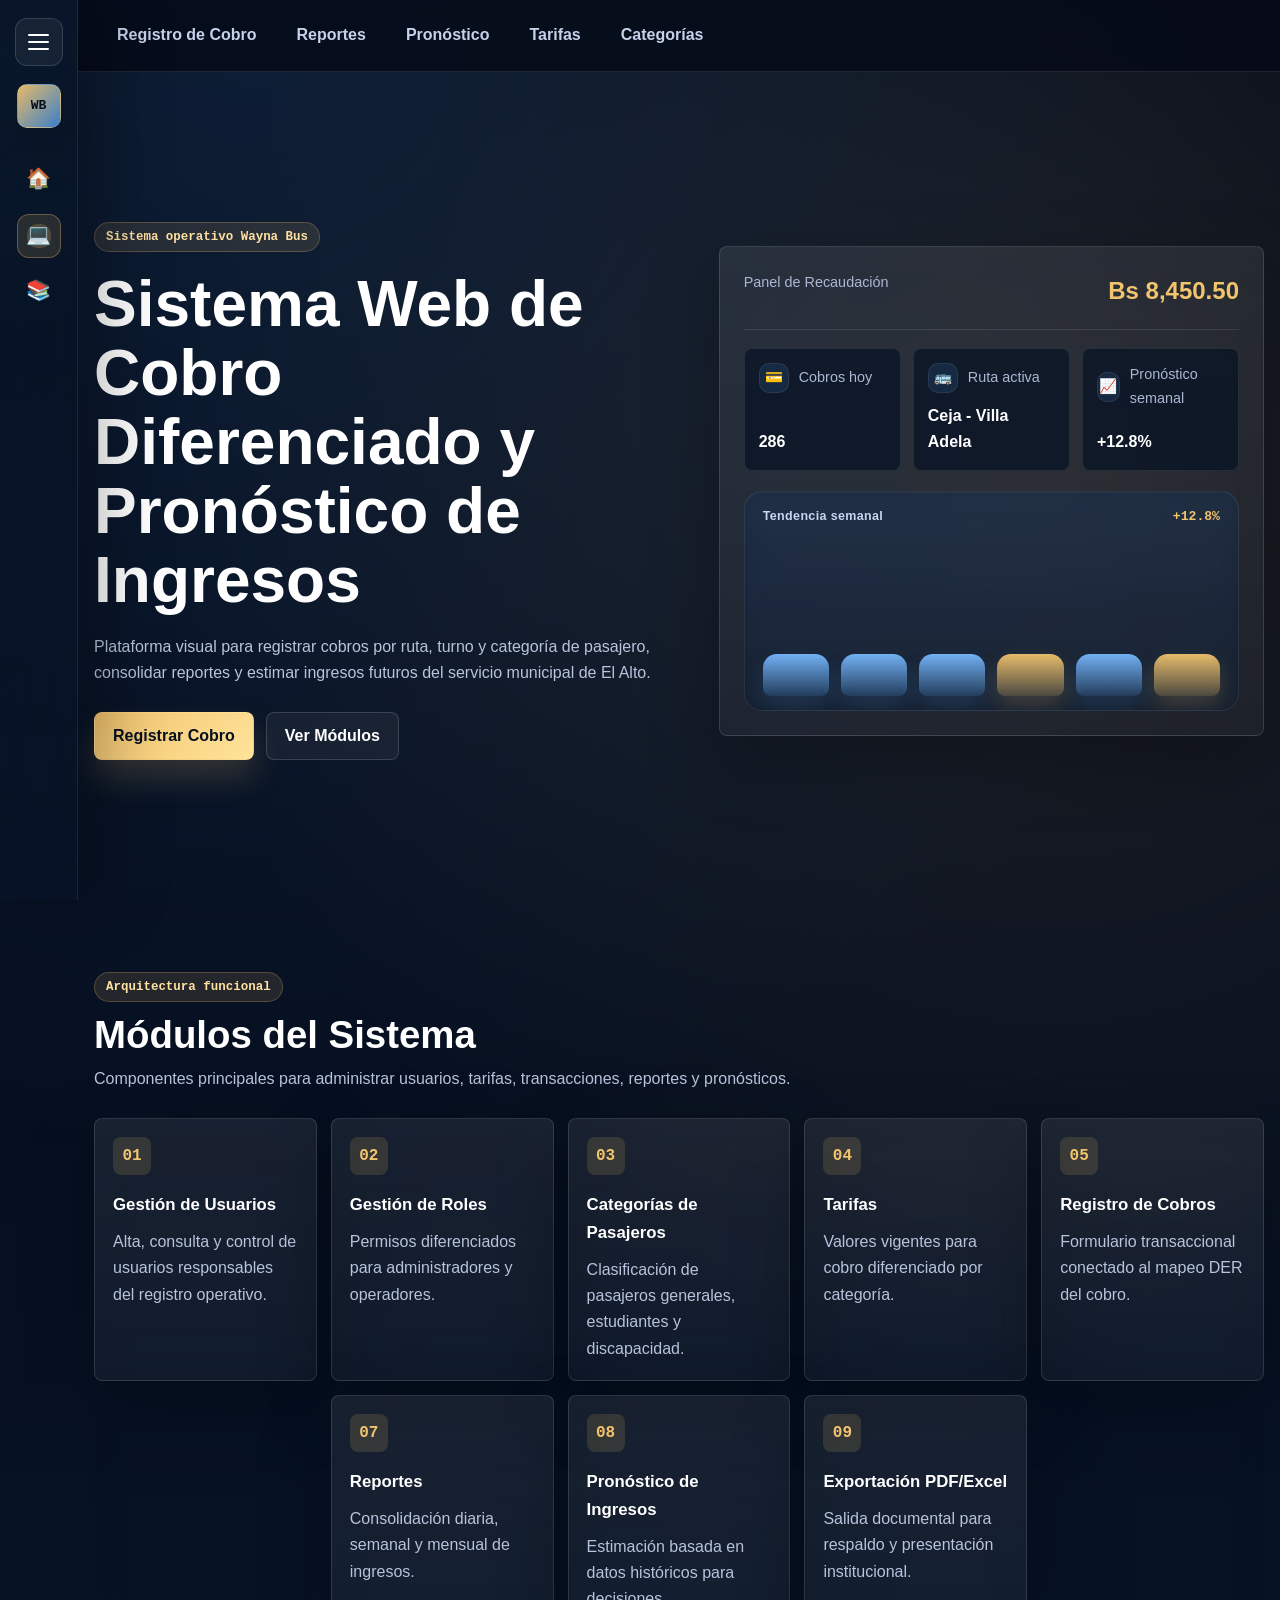
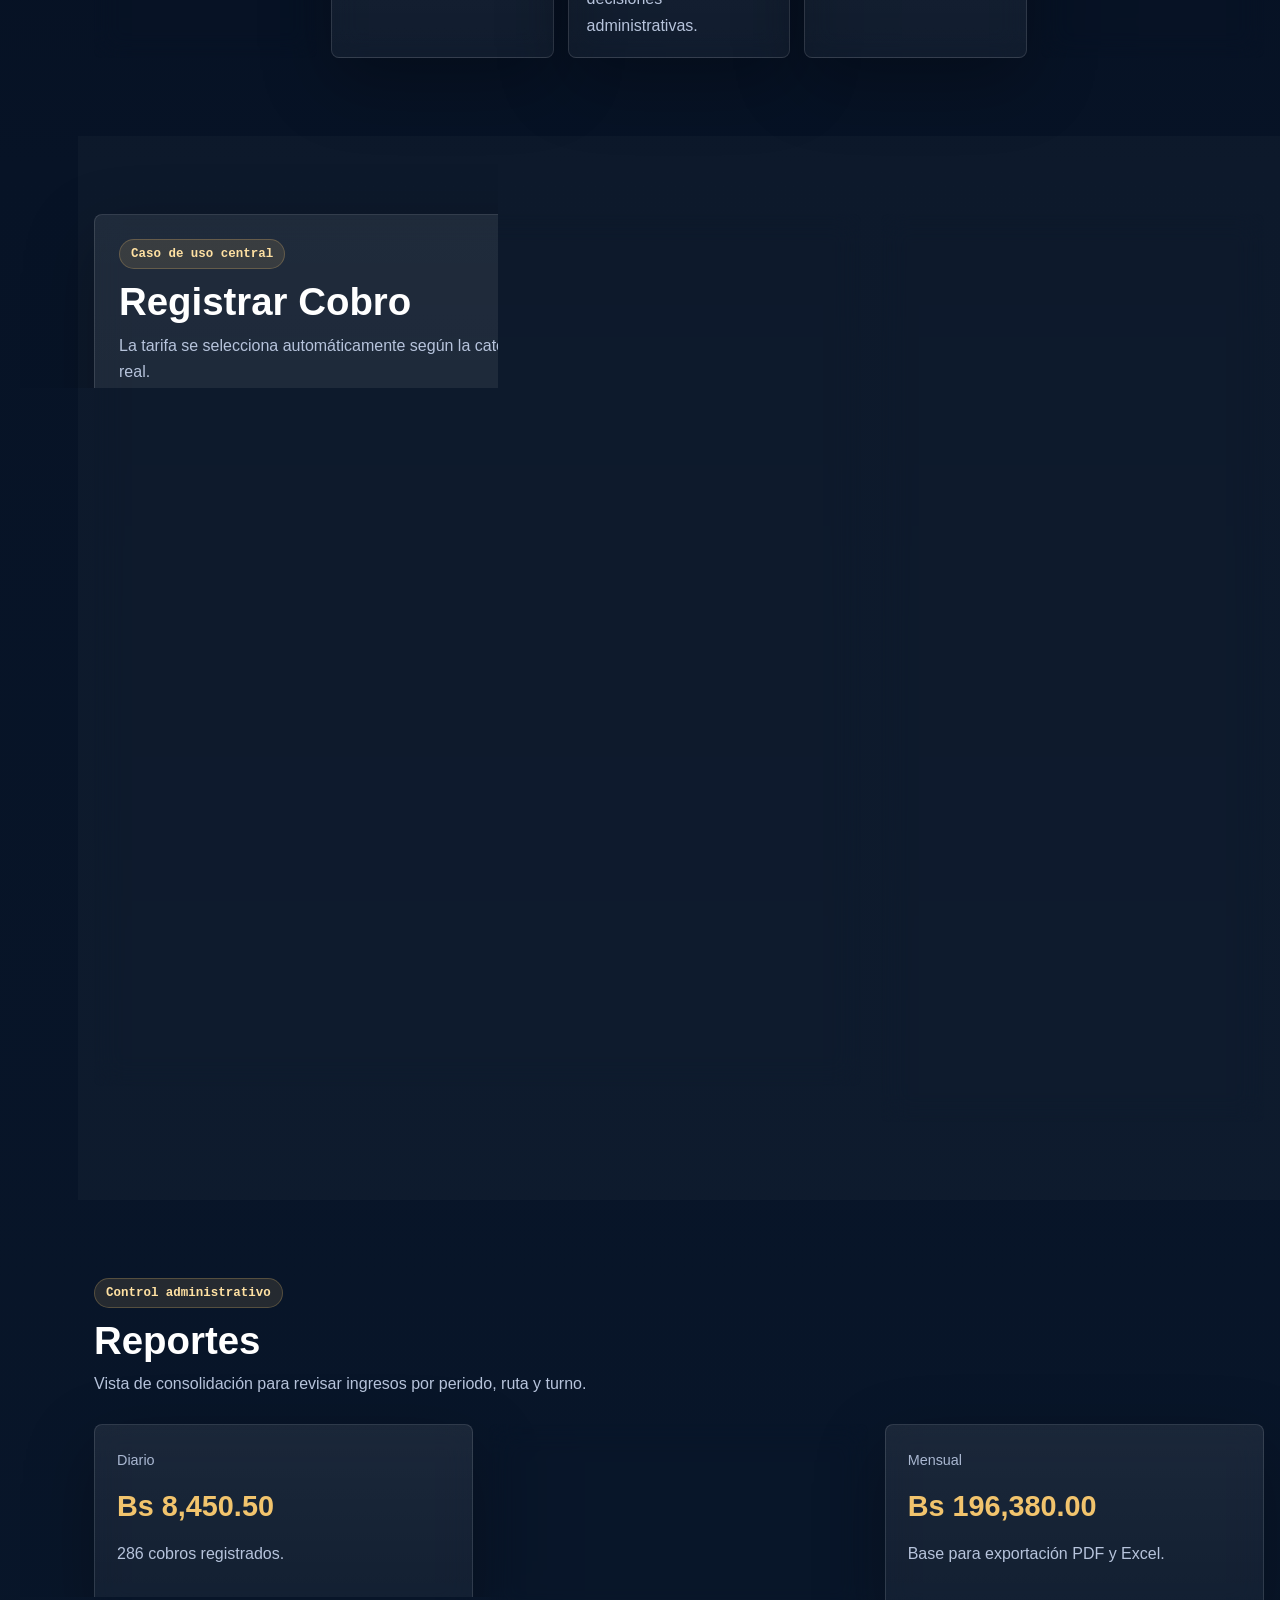
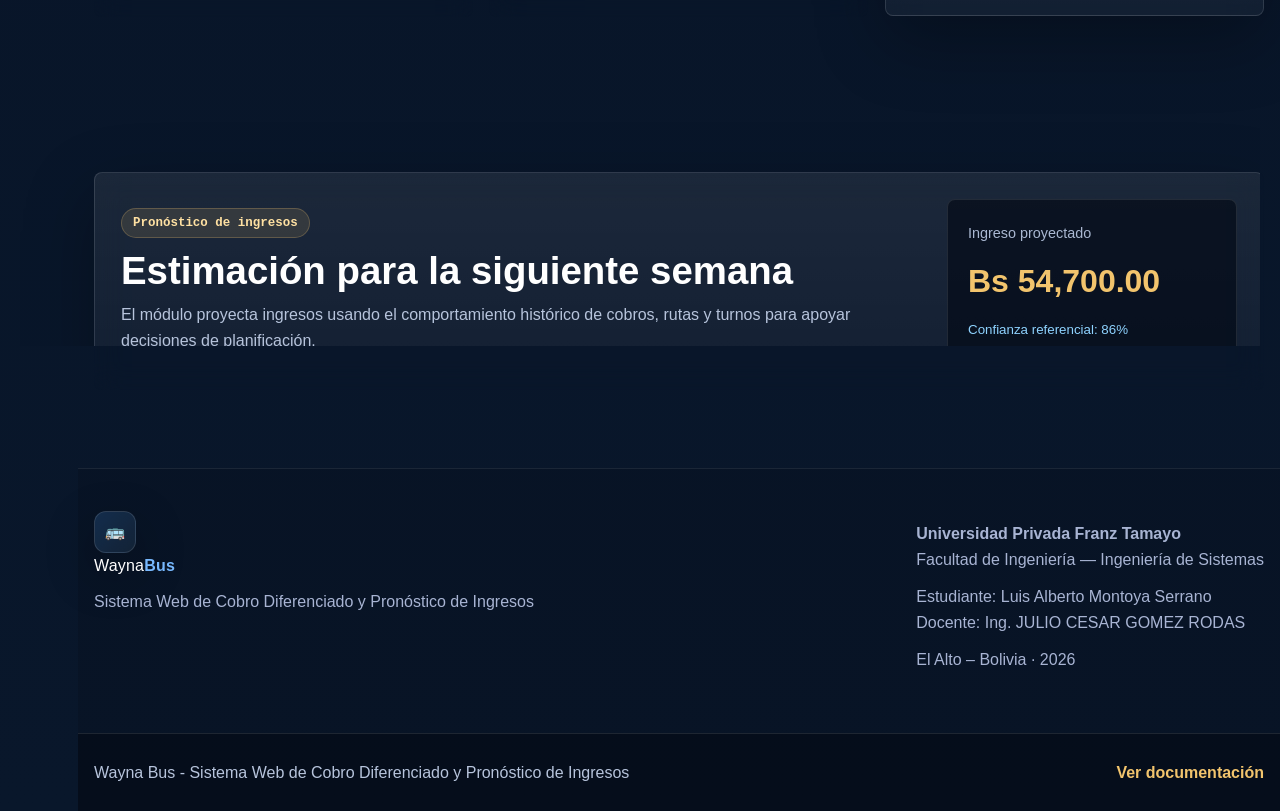
==== commit 00159067: "Update sistema.html" ====
--- a/modulos/sistema.html
+++ b/modulos/sistema.html
@@ -254,7 +254,7 @@
       <p><strong>Universidad Privada Franz Tamayo</strong><br>
       Facultad de Ingeniería — Ingeniería de Sistemas</p>
       <p>Estudiante: Luis Alberto Montoya Serrano<br>
-      Docente: Ing. Canqui Llusco Javier Elvis</p>
+      Docente: Ing. JULIO CESAR GOMEZ RODAS </p>
       <p>El Alto – Bolivia · 2026</p>
     </div>
   </div>
